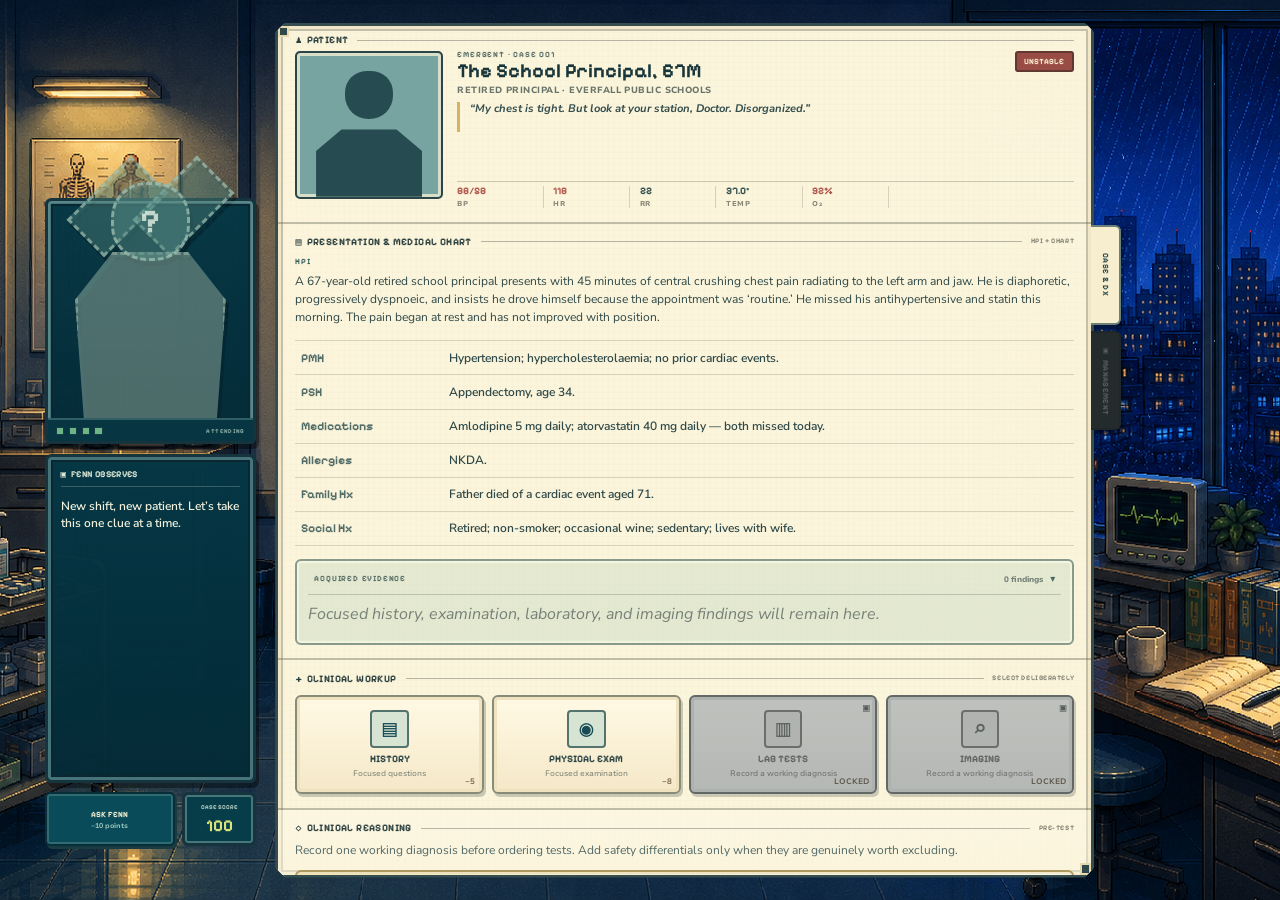
==== index.html @ 88dc10c5 "Update index.html" ====
<!doctype html>
<html lang="en">
<head>
  <meta charset="utf-8">
  <meta name="viewport" content="width=device-width, initial-scale=1">
  <title>Fenn MD — Night Clinic</title>
  <link rel="preconnect" href="https://fonts.googleapis.com">
  <link rel="preconnect" href="https://fonts.gstatic.com" crossorigin>
  <link href="https://fonts.googleapis.com/css2?family=Nunito+Sans:wght@500;600;700;800&family=Pixelify+Sans:wght@500;600;700&display=swap" rel="stylesheet">
  <link rel="stylesheet" href="styles.css?v=20260830-5">
</head>
<body>
  <main class="game-stage" aria-label="Fenn MD clinical case">
    <section class="scene phase-workup" id="scene">
      <img class="scene-art" src="assets/night-clinic-background-wide.png?v=20260830-4" alt="Pixel-art hospital office overlooking a rainy city at night">
      <canvas class="rain-canvas" id="rain-canvas" width="600" height="500" aria-hidden="true"></canvas>

      <aside class="fennick-console" aria-label="Dr. Fenn Redtail">
        <section class="fennick-stage console-panel">
          <div class="fennick-portrait-layer" aria-label="Replaceable Dr. Fenn Redtail portrait placeholder">
            <span class="placeholder-ear left"></span><span class="placeholder-ear right"></span>
            <span class="placeholder-head">?</span><span class="placeholder-coat"></span>
          </div>
          <div class="portrait-status"><i></i><i></i><i></i><i></i><span>ATTENDING</span></div>
        </section>
        <section class="fennick-dialogue console-panel" aria-live="polite">
          <span class="console-title">▣ &nbsp;FENN OBSERVES</span>
          <p id="fennick-comment">Preparing today’s case…</p>
        </section>
        <div class="fennick-controls">
          <button class="hint-button" id="hint-button" type="button" disabled>ASK FENN <small>Loading…</small></button>
          <div class="judgment-meter" aria-label="Case score"><span>CASE SCORE</span><strong id="judgment-value">100</strong></div>
        </div>
      </aside>

      <section class="chart-shell" id="board-ui">
        <header class="patient-header section-block">
          <div class="section-rule"><span>♟ &nbsp;PATIENT</span><i></i></div>
          <div class="patient-layout">
            <div class="patient-placeholder" id="patient-placeholder" aria-label="Patient image placeholder"><span class="placeholder-head"></span><span class="placeholder-body"></span></div>
            <div class="patient-copy">
              <div class="patient-heading">
                <div><span class="micro-label" id="case-label">CASE</span><h1 id="patient-title">Loading case…</h1><p class="occupation" id="patient-occupation"></p></div>
                <span class="status-chip" id="patient-status">LOADING</span>
              </div>
              <blockquote id="patient-quote">“…”</blockquote>
              <div class="vitals" id="vitals">
                <div class="vital critical"><strong data-vital="bp">88/58</strong><span>BP</span></div><div class="vital critical"><strong data-vital="hr">118</strong><span>HR</span></div><div class="vital"><strong data-vital="rr">22</strong><span>RR</span></div><div class="vital"><strong data-vital="temp">37.0°</strong><span>TEMP</span></div><div class="vital critical"><strong data-vital="o2">92%</strong><span>O₂</span></div>
              </div>
            </div>
          </div>
        </header>

        <div class="chart-scroll" id="board-scroll">
          <div class="presentation-stream" id="presentation-stream">
            <section class="context-panel section-block" id="context-panel">
              <div class="section-rule"><span>▤ &nbsp;PRESENTATION &amp; MEDICAL CHART</span><i></i><small id="context-status">HPI + CHART</small></div>
              <div class="context-body" id="context-body"></div>
              <div class="evidence-log" id="evidence-log" aria-live="polite">
                <button class="evidence-heading" id="evidence-toggle" type="button" aria-expanded="true"><span class="micro-label">ACQUIRED EVIDENCE</span><small><span id="evidence-count">0 findings</span><b class="evidence-chevron">▾</b></small></button>
                <p class="evidence-empty" id="evidence-empty">Focused history, examination, laboratory, and imaging findings will remain here.</p>
                <div class="evidence-items" id="evidence-items"></div>
              </div>
            </section>

            <section class="workup-section section-block" aria-label="Clinical workup">
              <div class="section-rule"><span>✚ &nbsp;CLINICAL WORKUP</span><i></i><small>SELECT DELIBERATELY</small></div>
              <div class="workup-row">
                <button class="workup-card" type="button" data-workup="history" disabled><span class="workup-icon">▤</span><strong>HISTORY</strong><small>Loading case</small><b>—</b></button>
                <button class="workup-card" type="button" data-workup="exam" disabled><span class="workup-icon">◉</span><strong>PHYSICAL EXAM</strong><small>Loading case</small><b>—</b></button>
                <button class="workup-card gated" type="button" data-workup="labs" disabled aria-describedby="test-lock-note"><span class="workup-icon">▥</span><strong>LAB TESTS</strong><small>Record a working diagnosis</small><b>LOCKED</b></button>
                <button class="workup-card gated" type="button" data-workup="imaging" disabled aria-describedby="test-lock-note"><span class="workup-icon">⌕</span><strong>IMAGING</strong><small>Record a working diagnosis</small><b>LOCKED</b></button>
              </div>
            </section>

            <section class="next-step differential-panel section-block" id="differential-panel">
              <div class="section-rule"><span>◇ &nbsp;CLINICAL REASONING</span><i></i><small id="differential-stage">PRE-TEST</small></div>
              <p class="differential-intro" id="differential-intro">Record one working diagnosis before ordering tests. Add safety differentials only when they are genuinely worth excluding.</p>
              <div class="differential-list" id="differential-list">
                <div class="differential-row lead-row" data-slot="lead">
                  <span class="slot-marker">◎</span>
                  <label><span>WORKING DIAGNOSIS <b>REQUIRED</b></span><div class="diagnosis-combobox"><input class="differential-input" id="differential-one" placeholder="Start typing a diagnosis…" autocomplete="off" role="combobox" aria-autocomplete="list" aria-expanded="false" aria-controls="diagnosis-results-one" disabled><div class="diagnosis-results" id="diagnosis-results-one" role="listbox" hidden></div></div></label>
                  <button class="clear-diagnosis" type="button" data-clear aria-label="Clear working diagnosis">×</button>
                </div>
                <div class="differential-row safety-row" data-slot="safety">
                  <span class="slot-marker">!</span>
                  <label><span>SAFETY DIFFERENTIAL <b>OPTIONAL</b></span><div class="diagnosis-combobox"><input class="differential-input" id="differential-two" placeholder="Must-not-miss alternative…" autocomplete="off" role="combobox" aria-autocomplete="list" aria-expanded="false" aria-controls="diagnosis-results-two" disabled><div class="diagnosis-results" id="diagnosis-results-two" role="listbox" hidden></div></div></label>
                  <div class="slot-actions"><button class="promote-diagnosis" type="button" data-promote aria-label="Make this the working diagnosis">MAKE LEAD</button><button class="clear-diagnosis" type="button" data-clear aria-label="Clear first safety differential">×</button></div>
                </div>
                <div class="differential-row safety-row" data-slot="safety">
                  <span class="slot-marker">!</span>
                  <label><span>SAFETY DIFFERENTIAL <b>OPTIONAL</b></span><div class="diagnosis-combobox"><input class="differential-input" id="differential-three" placeholder="Another dangerous alternative…" autocomplete="off" role="combobox" aria-autocomplete="list" aria-expanded="false" aria-controls="diagnosis-results-three" disabled><div class="diagnosis-results" id="diagnosis-results-three" role="listbox" hidden></div></div></label>
                  <div class="slot-actions"><button class="promote-diagnosis" type="button" data-promote aria-label="Make this the working diagnosis">MAKE LEAD</button><button class="clear-diagnosis" type="button" data-clear aria-label="Clear second safety differential">×</button></div>
                </div>
              </div>
              <div class="differential-action-bar"><p id="test-lock-note"><span class="lock-light"></span><span id="differential-status">Select a working diagnosis from the search results.</span></p><button class="primary-button differential-primary" id="differential-primary" type="button" disabled>RECORD DIAGNOSIS &amp; BEGIN WORKUP →</button></div>
              <div id="differential-feedback" aria-live="polite"></div>
            </section>
          </div>

          <section class="lab-drawer section-block" id="lab-drawer" aria-hidden="true">
            <div class="drawer-heading"><div><span class="micro-label">CLINICAL WORKUP</span><h2>Select laboratory studies</h2></div><button class="icon-button" id="lab-close" type="button" aria-label="Close laboratory drawer">×</button></div>
            <div class="lab-grid" id="lab-grid"></div><div class="result-card" id="lab-result"><span class="empty-result">Select a test to review its result.</span></div>
          </section>
          <section class="phase-workspace section-block" id="phase-workspace" aria-live="polite"></section>
        </div>
      </section>

      <nav class="mode-tabs" aria-label="Case sections">
        <button class="mode-tab active" id="case-tab" type="button" aria-pressed="true">CASE &amp; DX</button>
        <button class="mode-tab locked" id="management-tab" type="button" aria-pressed="false" disabled><span>▣</span> MANAGEMENT</button>
      </nav>
    </section>
  </main>
  <script src="script.js?v=20260830-6"></script>
</body>
</html>
---- styles.css ----
:root{color-scheme:dark;--navy:#081f2d;--teal:#073c4b;--teal-2:#0d5562;--ink:#243c3e;--muted:#6f7b72;--cream:#fbf2d5;--cream-2:#f3e6c2;--line:#8e927e;--gold:#d7b35e;--danger:#ac4e46;--green:#86aa78}
*{box-sizing:border-box}html,body{width:100%;height:100%;margin:0;overflow:hidden;background:#071924;font-family:"Nunito Sans",system-ui,sans-serif}button,input{font:inherit}button{-webkit-tap-highlight-color:transparent}
.game-stage{width:100vw;height:100dvh;display:grid;place-items:center;overflow:hidden;background:#071924}
.scene{position:relative;width:100vw;height:100dvh;overflow:hidden;container-type:inline-size;box-shadow:0 20px 80px rgba(0,0,0,.5)}
.scene-art{position:absolute;inset:0;width:100%;height:100%;object-fit:cover;image-rendering:pixelated;user-select:none;-webkit-user-drag:none}
.rain-canvas{position:absolute;z-index:2;left:60.2%;top:1%;width:39.2%;height:50%;pointer-events:none;image-rendering:pixelated}

.micro-label{display:block;color:#566c67;font:700 clamp(8px,.62cqw,11px)/1 "Pixelify Sans",monospace;letter-spacing:.1em}
.chart-shell{position:absolute;z-index:5;left:24.5%;top:3.3%;width:50.5%;height:91.5%;display:flex;flex-direction:column;color:var(--ink);background:linear-gradient(90deg,rgba(86,92,77,.022) 1px,transparent 1px),linear-gradient(rgba(86,92,77,.022) 1px,transparent 1px),rgba(251,243,216,.985);background-size:6px 6px;border:clamp(3px,.25cqw,4px) solid #354d4e;border-radius:clamp(7px,.55cqw,10px);clip-path:polygon(10px 0,calc(100% - 10px) 0,100% 10px,100% calc(100% - 10px),calc(100% - 10px) 100%,10px 100%,0 calc(100% - 10px),0 10px);box-shadow:inset 0 0 0 3px #e6d8b5,inset 0 0 0 5px #99947d,6px 9px 0 rgba(1,14,20,.34),0 18px 46px rgba(0,0,0,.28);overflow:hidden}
.chart-shell:before,.chart-shell:after{content:"";position:absolute;z-index:20;width:clamp(7px,.55cqw,10px);height:clamp(7px,.55cqw,10px);background:#31494a;border:2px solid #e8d8ae;pointer-events:none}.chart-shell:before{left:0;top:0}.chart-shell:after{right:0;bottom:0}
.section-block{position:relative;padding:1.05cqw 1.35cqw;border-bottom:2px solid rgba(86,89,74,.36);background:rgba(255,249,226,.42)}
.section-rule{display:flex;align-items:center;gap:.7cqw;color:#263b3c;font:700 clamp(10px,.74cqw,13px)/1 "Pixelify Sans",monospace;letter-spacing:.04em}.section-rule i{flex:1;height:1px;background:rgba(71,78,67,.38)}.section-rule small{color:#858475;font-size:clamp(7px,.5cqw,9px);letter-spacing:.08em}

/* Fixed patient card; everything below scrolls independently. */
.patient-header{flex:0 0 clamp(168px,15.5cqw,248px);z-index:8;padding:.75cqw 1.35cqw .7cqw}
.patient-layout{height:calc(100% - 1.15cqw);display:grid;grid-template-columns:clamp(125px,11.5cqw,184px) 1fr;gap:1.15cqw;padding-top:.5cqw}
.patient-placeholder{position:relative;width:100%;aspect-ratio:1;align-self:start;display:grid;place-items:center;overflow:hidden;background:#77a3a1;border:2px solid #2b4548;border-radius:5px;box-shadow:inset 0 0 0 3px #d8dfc9}
.placeholder-head,.placeholder-body{position:absolute;display:block;background:#264c51}.placeholder-head{top:12%;width:34%;aspect-ratio:1;border-radius:44% 44% 48% 48%}.placeholder-body{bottom:0;width:74%;height:47%;clip-path:polygon(24% 0,76% 0,100% 32%,100% 100%,0 100%,0 32%)}
.patient-copy{min-width:0;display:flex;flex-direction:column}.patient-heading{display:flex;align-items:flex-start;justify-content:space-between;gap:1cqw}.patient-heading h1{margin:.2cqw 0 .15cqw;color:#18363a;font:700 clamp(18px,1.55cqw,26px)/1 "Pixelify Sans",monospace;white-space:nowrap;overflow:hidden;text-overflow:ellipsis}.occupation{margin:0;color:#69736a;font-size:clamp(9px,.66cqw,11px);font-weight:800;letter-spacing:.05em;text-transform:uppercase}.status-chip{flex:0 0 auto;padding:.35cqw .6cqw;color:#fff1d1;background:#984c45;border:2px solid #613732;border-radius:3px;font:700 clamp(8px,.58cqw,10px)/1 "Pixelify Sans",monospace}
blockquote{height:2.75em;min-height:2.75em;margin:.5cqw 0 .3cqw;padding-left:.75cqw;overflow:hidden;color:#354e4e;border-left:3px solid var(--gold);font-size:clamp(11px,.8cqw,14px);font-style:italic;font-weight:700;line-height:1.3}.vitals{display:flex;margin-top:auto;padding-top:.35cqw;border-top:1px solid rgba(80,85,70,.28)}.vital{min-width:14%;padding:0 .75cqw;border-right:1px solid rgba(80,85,70,.22)}.vital:first-child{padding-left:0}.vital strong{display:block;color:#29484a;font:700 clamp(10px,.78cqw,13px)/1 "Pixelify Sans",monospace}.vital span{display:block;margin-top:3px;color:#858373;font-size:clamp(7px,.47cqw,8px);font-weight:800;letter-spacing:.1em}.vital.critical strong{color:var(--danger)}
.typing-cursor{display:inline-block;width:2px;height:1em;margin-left:2px;vertical-align:text-bottom;background:var(--gold);animation:cursorBlink .7s step-end infinite}@keyframes cursorBlink{50%{opacity:0}}

.chart-scroll{flex:1;min-height:0;overflow-y:auto;overflow-x:hidden;scroll-behavior:smooth;scrollbar-width:thin;scrollbar-color:#566f69 #e8dcc0}.chart-scroll::-webkit-scrollbar{width:9px}.chart-scroll::-webkit-scrollbar-track{background:#e8dcc0}.chart-scroll::-webkit-scrollbar-thumb{background:#566f69;border:2px solid #e8dcc0}
.presentation-stream{display:block}.context-panel{padding-top:1cqw}.context-body{margin-top:.9cqw;color:#2d4848;font-size:clamp(12px,.85cqw,14px);line-height:1.52}.context-body p{margin:0 0 .9cqw}.hpi-block{padding-bottom:.2cqw}.hpi-block .micro-label{margin-bottom:.42cqw;color:#325e5b}.chart-list{display:grid;grid-template-columns:19% 1fr;gap:0;margin:0;border-top:1px solid rgba(83,87,72,.22)}.chart-list dt,.chart-list dd{margin:0;padding:.58cqw .4cqw;border-bottom:1px solid rgba(83,87,72,.22)}.chart-list dt{color:#526d67;font-family:"Pixelify Sans",monospace;font-weight:700}.chart-list dd{font-weight:600}
.evidence-log{margin-top:1cqw;padding:.85cqw;background:rgba(207,222,199,.52);border:2px solid #89998b;border-radius:6px;box-shadow:inset 0 0 0 2px rgba(255,255,238,.55)}.evidence-heading{display:flex;align-items:center;justify-content:space-between;padding-bottom:.55cqw;border-bottom:1px solid rgba(80,96,83,.28)}.evidence-heading small{color:#738078;font-size:clamp(8px,.55cqw,10px);font-weight:800}.evidence-empty{margin:.65cqw 0 0!important;color:#778177;font-style:italic}.evidence-items{display:grid;gap:.5cqw;margin-top:.55cqw}.evidence-item{display:grid;grid-template-columns:clamp(90px,8cqw,130px) 1fr;gap:.7cqw;padding:.55cqw .6cqw;color:#314d4b;background:rgba(255,250,230,.72);border-left:3px solid #61857c;font-size:clamp(11px,.78cqw,13px);line-height:1.4}.evidence-item strong{color:#315e59;font:700 clamp(9px,.64cqw,11px)/1.3 "Pixelify Sans",monospace}.evidence-item.new{animation:evidenceIn .28s steps(3,end)}@keyframes evidenceIn{from{opacity:.2;transform:translateY(4px)}to{opacity:1;transform:none}}

.impression-section{padding:0 0 .85cqw}.impression-intro{margin:.65cqw 0 .75cqw;color:#526966;font-size:clamp(11px,.78cqw,13px)}.impression-fields{display:grid;grid-template-columns:repeat(3,minmax(0,1fr)) auto;gap:.55cqw;align-items:end}.impression-field{display:grid;gap:.3cqw}.impression-field span{color:#65766e;font:700 clamp(7px,.5cqw,9px)/1 "Pixelify Sans",monospace;letter-spacing:.06em}.impression-field.lead span{color:#8a6a27}.impression-field input{width:100%;min-width:0;padding:.62cqw .65cqw;color:#294748;background:#fff9e8;border:2px solid #899186;border-radius:5px;outline:none;font-size:clamp(10px,.7cqw,12px)}.impression-field.lead input{border-color:#b69a56}.impression-field input:focus{border-color:#d1aa52;box-shadow:0 0 0 2px rgba(209,170,82,.2)}.impression-save{height:100%;min-height:clamp(35px,2.8cqw,46px);font-size:clamp(8px,.56cqw,10px)}.impression-summary{margin:.65cqw 0 0;padding:.65cqw .75cqw;color:#355653;background:#dfe9d6;border-left:3px solid #6f9182;font-size:clamp(11px,.76cqw,13px)}

.workup-section{padding-bottom:1.1cqw}.workup-row{display:grid;grid-template-columns:repeat(4,1fr);gap:.65cqw;margin-top:.9cqw}.workup-card{position:relative;min-width:0;min-height:clamp(105px,9.3cqw,150px);display:flex;flex-direction:column;align-items:center;justify-content:center;padding:.65cqw .5cqw;color:#263f41;background:linear-gradient(#fff9e4,#f5e8c8);border:2px solid #878b78;border-radius:6px;box-shadow:inset 0 0 0 3px #efe2bf,2px 3px 0 rgba(50,64,60,.25);cursor:pointer}.workup-card:hover,.workup-card:focus-visible{outline:3px solid rgba(211,177,88,.46);outline-offset:1px;transform:translateY(-2px)}.workup-card.used{background:linear-gradient(#e2edd4,#d3e2c8);border-color:#5d8077}.workup-icon{width:clamp(34px,3cqw,48px);aspect-ratio:1;display:grid;place-items:center;margin-bottom:.45cqw;color:#174b55;background:#d8e4d3;border:2px solid #54736f;border-radius:4px;font:700 clamp(20px,1.8cqw,29px)/1 "Pixelify Sans",monospace}.workup-card strong{font:700 clamp(10px,.75cqw,13px)/1.05 "Pixelify Sans",monospace;text-align:center}.workup-card small{margin-top:4px;color:#777d72;font-size:clamp(8px,.56cqw,10px);text-align:center}.workup-card b{position:absolute;right:.5cqw;bottom:.4cqw;color:#796746;font-size:clamp(8px,.57cqw,10px)}
.workup-result p,.next-step p{margin:.5cqw 0 0;color:#385252;font-size:clamp(12px,.84cqw,14px);line-height:1.48}.next-step{min-height:clamp(150px,12cqw,195px);display:block;border-bottom:0}.diagnosis-launch{display:flex;align-items:center;justify-content:space-between;gap:1cqw;padding-top:.8cqw;border-top:1px solid rgba(83,87,72,.22)}.diagnosis-launch p{max-width:68%;margin:0}

.primary-button,.hint-button,.option-button,.lab-button,.secondary-button{color:#f7f0d3;background:#285f66;border:2px solid #173f46;border-radius:5px;box-shadow:inset 0 0 0 2px rgba(137,183,173,.3),2px 3px 0 #183c42;cursor:pointer;font-family:"Pixelify Sans",monospace;font-weight:700}.primary-button{padding:.8cqw 1.05cqw;font-size:clamp(10px,.72cqw,12px)}.primary-button:hover,.option-button:hover,.lab-button:hover{filter:brightness(1.1);transform:translateY(-1px)}
.lab-drawer,.diagnosis-workspace,.phase-workspace{display:none;min-height:100%;border-bottom:0;padding:1.3cqw 1.4cqw}.lab-drawer.open,.diagnosis-workspace.open,.phase-workspace.open{display:block}.drawer-heading{display:flex;justify-content:space-between;align-items:center}.drawer-heading h2,.diagnosis-workspace h2,.phase-workspace h2{margin:.4cqw 0 0;color:#254345;font:700 clamp(18px,1.4cqw,24px)/1.05 "Pixelify Sans",monospace}.icon-button{width:clamp(32px,2.5cqw,42px);aspect-ratio:1;color:#315758;background:#f4e9c8;border:2px solid #75887d;border-radius:5px;cursor:pointer;font:700 clamp(20px,1.5cqw,25px)/1 "Pixelify Sans",monospace}.lab-grid{display:grid;grid-template-columns:repeat(4,1fr);gap:.7cqw;margin-top:1.15cqw}.lab-button{min-height:clamp(50px,4.4cqw,72px);padding:.7cqw;color:#29494b;background:#fff9e4;border-color:#7d897c;font-size:clamp(10px,.72cqw,12px)}.lab-button.ordered{color:#f7f0d3;background:#3d7775}.result-card,.feedback-card,.debrief-card{margin-top:1.15cqw;padding:1cqw 1.1cqw;color:#2c4949;background:#e1ead4;border:2px solid #87958a;border-radius:6px;box-shadow:inset 0 0 0 2px rgba(255,255,238,.65);font-size:clamp(12px,.84cqw,14px);line-height:1.47}.result-card strong{color:#1f4a50;font-family:"Pixelify Sans",monospace}.empty-result{color:#747b72;font-style:italic}.phase-kicker{color:#5b7570;font:700 clamp(9px,.64cqw,11px)/1 "Pixelify Sans",monospace;letter-spacing:.1em}.diagnosis-workspace>p,.phase-workspace>p{color:#526966;font-size:clamp(12px,.84cqw,14px)}.diagnosis-form{display:grid;grid-template-columns:1fr auto;gap:.8cqw;margin-top:1.2cqw}.diagnosis-form input{min-width:0;padding:.9cqw 1cqw;color:#244345;background:#fffaf0;border:2px solid #7d8b80;border-radius:5px;outline:none;font-size:clamp(13px,.94cqw,16px)}.diagnosis-form input:focus{border-color:#d1aa52;box-shadow:0 0 0 3px rgba(209,170,82,.2)}.management-progress{display:flex;gap:.55cqw;margin:1cqw 0}.management-progress span{height:.55cqw;min-height:5px;flex:1;background:#d2d2b9;border:1px solid #929a8b}.management-progress span.active{background:#d9b35a}.management-progress span.done{background:#6c9380}.option-grid{display:grid;grid-template-columns:repeat(2,1fr);gap:.75cqw}.option-button{min-height:clamp(78px,6.5cqw,106px);padding:.9cqw 1cqw;color:#294748;background:#fff9e4;border-color:#7d897d;text-align:left;font-family:"Nunito Sans",sans-serif;font-size:clamp(11px,.77cqw,13px);line-height:1.35}.option-button.correct{color:#244c3b;background:#d6e9c8;border-color:#71966f}.option-button.wrong{color:#7a403a;background:#efd1c8;border-color:#ae6b62}.option-button:disabled{cursor:default;transform:none;filter:none}.feedback-card.correct{border-color:#719770;background:#dfedd3}.feedback-card.wrong{border-color:#aa7168;background:#efd9d2}.advance-notice{margin:.65cqw 0 0!important;color:#6b756d!important;font:700 clamp(8px,.58cqw,10px)/1 "Pixelify Sans",monospace!important;letter-spacing:.06em}.phase-actions{display:flex;justify-content:flex-end;gap:.8cqw;margin-top:1.1cqw}.secondary-button{padding:.7cqw 1cqw;color:#355653;background:#eee2bf;border-color:#78877d}.debrief-grid{display:grid;grid-template-columns:repeat(3,1fr);gap:.75cqw;margin-top:1.05cqw}.debrief-stat{padding:1cqw;text-align:center;background:#dbe6d2;border:2px solid #819087;border-radius:6px}.debrief-stat strong{display:block;color:#244548;font:700 clamp(22px,1.8cqw,30px)/1 "Pixelify Sans",monospace}.debrief-stat span{color:#68756d;font-size:clamp(8px,.58cqw,10px);font-weight:800;letter-spacing:.08em}

/* Working differential: a single continuous diagnostic surface. */
.differential-panel{min-height:clamp(245px,19cqw,305px);padding-bottom:1.15cqw;background:linear-gradient(180deg,rgba(255,250,230,.7),rgba(241,232,199,.58))}.differential-intro{margin:.7cqw 0 .85cqw!important;color:#526966!important;line-height:1.42!important}.differential-list{display:grid;gap:.48cqw}.differential-row{display:grid;grid-template-columns:clamp(25px,2cqw,33px) minmax(0,1fr) auto;align-items:center;gap:.55cqw;padding:.52cqw .6cqw;background:rgba(255,250,232,.86);border:2px solid #929483;border-radius:6px;box-shadow:inset 0 0 0 2px rgba(231,220,184,.55)}.differential-row.lead-row{background:linear-gradient(90deg,rgba(239,224,173,.72),rgba(255,250,232,.9));border-color:#ad985f}.rank-badge{width:100%;aspect-ratio:1;display:grid;place-items:center;color:#f8f0d3;background:#315f63;border:2px solid #24464a;border-radius:4px;font:700 clamp(10px,.75cqw,13px)/1 "Pixelify Sans",monospace}.lead-row .rank-badge{color:#263f41;background:#dfbd68;border-color:#97783b}.differential-row label{min-width:0;display:grid;gap:.25cqw}.differential-row label>span{color:#61736d;font:700 clamp(7px,.49cqw,9px)/1 "Pixelify Sans",monospace;letter-spacing:.07em}.differential-input{width:100%;min-width:0;padding:.52cqw .62cqw;color:#244345;background:#fffdf4;border:1px solid #a29f8b;border-radius:4px;outline:none;font-size:clamp(11px,.76cqw,13px);font-weight:700}.differential-input:focus{border-color:#c49e4d;box-shadow:0 0 0 2px rgba(207,170,83,.22)}.differential-controls{display:none;gap:.28cqw}.differential-panel.locked-in .differential-controls{display:flex}.differential-control{width:clamp(25px,1.9cqw,31px);aspect-ratio:1;display:grid;place-items:center;padding:0;color:#315859;background:#e2ead7;border:1px solid #789087;border-radius:4px;cursor:pointer;font:700 clamp(12px,.9cqw,15px)/1 "Pixelify Sans",monospace}.differential-control:hover{background:#cfdcc9}.differential-control.remove{color:#89524d;background:#f1ded2;border-color:#b58a7c}.differential-action-bar{display:flex;align-items:center;justify-content:space-between;gap:1cqw;margin-top:.8cqw;padding-top:.75cqw;border-top:1px solid rgba(84,88,74,.3)}.differential-action-bar p{display:flex;align-items:center;gap:.5cqw;max-width:50%;margin:0!important;color:#775b4e!important;font-size:clamp(10px,.7cqw,12px)!important}.lock-light{width:.7cqw;min-width:7px;aspect-ratio:1;background:#a76558;border:1px solid #73443c;box-shadow:0 0 0 2px rgba(167,101,88,.14)}.differential-panel.locked-in .lock-light{background:#75a276;border-color:#4f7457;box-shadow:0 0 7px rgba(92,150,105,.42)}.differential-primary{min-width:clamp(210px,17cqw,275px);max-width:58%;white-space:normal;line-height:1.18}.differential-primary:disabled{cursor:not-allowed;filter:grayscale(.55) brightness(.82)}.differential-feedback:empty{display:none}.differential-feedback{margin-top:.7cqw;padding:.65cqw .75cqw;color:#355653;background:#dfe9d6;border-left:3px solid #6f9182;font-size:clamp(11px,.76cqw,13px)}.differential-feedback.error{color:#79453e;background:#efdad0;border-left-color:#a45d52}.differential-feedback.success{color:#355653;background:#dfe9d6;border-left-color:#6f9182}

.workup-card.gated:disabled{color:#69736e;background:linear-gradient(#dce2d7,#ced7ce);border-color:#697b76;box-shadow:inset 0 0 0 3px #c6d1c5,2px 3px 0 rgba(35,54,52,.22);cursor:not-allowed;filter:saturate(.4) brightness(.86)}.workup-card.gated:disabled .workup-icon{color:#64746f;background:#c8d2c7;border-color:#75837d}.workup-card.gated:disabled:after{content:"▣";position:absolute;right:.45cqw;top:.4cqw;color:#5f6e68;font:700 clamp(11px,.85cqw,14px)/1 "Pixelify Sans",monospace}.workup-card:disabled:hover,.workup-card:disabled:focus-visible{outline:0;transform:none}.workup-card.gated.unlocked{animation:unlockTest .35s steps(4,end)}@keyframes unlockTest{from{filter:brightness(.8);transform:translateY(2px)}to{filter:none;transform:none}}
.debrief-grid{grid-template-columns:repeat(4,1fr)}

/* Clean diagnostic console: one working diagnosis, two optional safety checks. */
.differential-panel{min-height:clamp(230px,18cqw,290px)}.differential-list{gap:.55cqw}.differential-row{position:relative;grid-template-columns:clamp(29px,2.2cqw,36px) minmax(0,1fr) auto;padding:.6cqw .65cqw}.differential-row:focus-within{z-index:12}.differential-row label>span{display:flex;align-items:center;gap:.45cqw}.differential-row label>span b{padding:.18cqw .35cqw;color:#46625f;background:#dce7d6;border:1px solid #95a396;border-radius:3px;font-size:clamp(6px,.42cqw,8px);letter-spacing:.05em}.lead-row label>span b{color:#775c2e;background:#eee0b8;border-color:#bca56d}.slot-marker{width:100%;aspect-ratio:1;display:grid;place-items:center;color:#f8f0d3;background:#315f63;border:2px solid #24464a;border-radius:5px;font:700 clamp(13px,1cqw,17px)/1 "Pixelify Sans",monospace}.lead-row .slot-marker{color:#263f41;background:#dfbd68;border-color:#97783b}.safety-row{background:linear-gradient(90deg,rgba(214,229,218,.76),rgba(255,250,232,.9));border-color:#7f9890}.safety-row .slot-marker{background:#527d78;border-color:#385d5b}.diagnosis-combobox{position:relative}.differential-input{padding:.58cqw .65cqw;border:2px solid #9b9b87}.differential-input[data-diagnosis-id]{padding-right:2.2cqw;color:#214c49;background:#f9f7e7;border-color:#6e9586;box-shadow:inset 0 0 0 2px rgba(111,149,134,.12)}.differential-input[data-diagnosis-id]:after{content:"✓"}.differential-input.invalid{border-color:#a95f55;background:#f9e5dc;box-shadow:0 0 0 2px rgba(169,95,85,.18)}.slot-actions{display:flex;align-items:center;gap:.3cqw}.clear-diagnosis,.promote-diagnosis{height:clamp(29px,2.3cqw,37px);color:#355a58;background:#e1ead7;border:1px solid #7b9189;border-radius:4px;cursor:pointer;font:700 clamp(8px,.55cqw,10px)/1 "Pixelify Sans",monospace}.clear-diagnosis{width:clamp(29px,2.3cqw,37px);color:#89524d;background:#f1ded2;border-color:#b58a7c;font-size:clamp(13px,1cqw,17px)}.promote-diagnosis{display:none;padding:0 .55cqw}.differential-panel.locked-in .promote-diagnosis{display:block}.clear-diagnosis:hover,.promote-diagnosis:hover{filter:brightness(1.05);transform:translateY(-1px)}.clear-diagnosis:disabled,.promote-diagnosis:disabled{cursor:default;filter:grayscale(.6);transform:none}.diagnosis-results{position:absolute;z-index:30;left:0;right:0;top:calc(100% + 4px);max-height:clamp(170px,14cqw,225px);padding:.3cqw;overflow-y:auto;color:#ecf0d8;background:#0b3d48;border:2px solid #193b42;border-radius:5px;box-shadow:inset 0 0 0 2px #4d7776,4px 6px 0 rgba(10,28,32,.28)}.diagnosis-results[hidden]{display:none}.diagnosis-result{width:100%;display:grid;gap:2px;padding:.55cqw .65cqw;color:#edf0da;background:transparent;border:0;border-bottom:1px solid rgba(151,185,171,.2);cursor:pointer;text-align:left}.diagnosis-result:last-child{border-bottom:0}.diagnosis-result:hover,.diagnosis-result.active{color:#183a3d;background:#dfe9d5}.diagnosis-result strong{font-size:clamp(10px,.7cqw,12px);line-height:1.2}.diagnosis-result small{color:#9dbdb4;font-size:clamp(8px,.54cqw,10px)}.diagnosis-result:hover small,.diagnosis-result.active small{color:#557068}.diagnosis-empty{margin:0!important;padding:.75cqw!important;color:#b9cec4!important;text-align:center;font-size:clamp(9px,.62cqw,11px)!important}.differential-action-bar{margin-top:.9cqw}.differential-primary{min-width:clamp(225px,18cqw,290px)}.reasoning-verdict{display:grid;gap:.3cqw;margin-top:.85cqw;padding:.75cqw;background:#f6efd3;border-left:3px solid #d2aa51}.reasoning-verdict b{color:#294d4d}.reasoning-verdict span,.reasoning-list span{display:block;color:#526765}.reasoning-list{display:grid;gap:.55cqw;margin:.7cqw 0 0;padding:0;list-style:none}.reasoning-list li{padding:.65cqw .75cqw;background:#e5ecda;border-left:3px solid #789488}.reasoning-list strong em{margin-left:.35cqw;color:#356e4e;font-style:normal}.reasoning-empty{margin:.7cqw 0 0;color:#6e786f;font-style:italic}.reasoning-score{margin-top:.7cqw;padding-top:.6cqw;color:#315f5b;border-top:1px solid rgba(83,101,87,.25);font-family:"Pixelify Sans",monospace;font-weight:700}

/* These tabs live beside the fixed board, never inside its scrolling area. */
.mode-tabs{position:absolute;z-index:14;left:74.7%;top:26%;display:flex;flex-direction:column;gap:.45cqw;filter:drop-shadow(3px 4px 0 rgba(0,0,0,.28))}.mode-tab{width:clamp(28px,2.35cqw,38px);min-height:clamp(88px,7.8cqw,125px);display:flex;align-items:center;justify-content:center;gap:.35cqw;padding:.55cqw .35cqw;color:#e9efd9;background:#174c55;border:2px solid #183c42;border-left:0;border-radius:0 6px 6px 0;writing-mode:vertical-rl;text-orientation:mixed;font:700 clamp(8px,.56cqw,10px)/1 "Pixelify Sans",monospace;letter-spacing:.04em;cursor:pointer}.mode-tab.active{color:#284748;background:#f7edcf;border-color:#6d8077}.mode-tab.locked,.mode-tab:disabled{color:#76827d;background:#263f45;border-color:#24383d;cursor:not-allowed;filter:saturate(.45) brightness(.72)}

/* Fennick's panels are live CSS. The future transparent character art can be
   swapped without changing the environment or dialogue panel. */
.fennick-console{position:absolute;z-index:7;left:2.2%;top:24%;width:17%;height:67%;display:flex;flex-direction:column;gap:.75cqw}.console-panel{position:relative;color:#eaf2dc;background:linear-gradient(180deg,rgba(5,55,69,.98),rgba(4,42,55,.985));border:clamp(3px,.23cqw,4px) solid #15343d;border-radius:clamp(6px,.5cqw,9px);box-shadow:inset 0 0 0 3px #46747b,inset 0 0 0 5px #0a2631,3px 5px 0 rgba(0,0,0,.4);overflow:hidden}.fennick-stage{flex:0 0 38%;overflow:visible}.fennick-stage:after{content:"";position:absolute;inset:0;z-index:4;pointer-events:none;border:2px solid rgba(129,170,161,.32);border-radius:4px}.fennick-portrait-layer{position:absolute;z-index:3;left:-4%;bottom:8%;width:108%;height:122%;filter:drop-shadow(3px 5px 0 rgba(0,0,0,.35))}.fennick-portrait-layer .placeholder-head{z-index:2;left:32%;top:18%;width:36%;aspect-ratio:1;display:grid;place-items:center;color:#d7e6d8;background:#558c86;border:3px dashed #a7c4b4;border-radius:44%;font:700 clamp(22px,2.6cqw,42px)/1 "Pixelify Sans",monospace}.placeholder-ear{position:absolute;z-index:1;top:11%;width:24%;height:31%;background:#558c86;border:3px dashed #a7c4b4;transform:rotate(45deg)}.placeholder-ear.left{left:23%}.placeholder-ear.right{right:23%}.placeholder-coat{position:absolute;z-index:1;left:16%;bottom:0;width:68%;height:58%;background:#d9e7d8;border:3px dashed #8ca79b;clip-path:polygon(25% 0,75% 0,100% 28%,94% 100%,6% 100%,0 28%)}.portrait-status{position:absolute;z-index:8;left:0;right:0;bottom:0;display:flex;align-items:center;gap:.35cqw;padding:.5cqw .65cqw;background:#073542;border-top:2px solid #315f66}.portrait-status i{width:.65cqw;min-width:6px;aspect-ratio:1;background:#6db586;border:1px solid #153c42}.portrait-status span{margin-left:auto;color:#8db0aa;font:700 clamp(6px,.44cqw,8px)/1 "Pixelify Sans",monospace;letter-spacing:.06em}.fennick-dialogue{flex:1;padding:1cqw 1cqw 1.4cqw;overflow:auto;scrollbar-width:thin;scrollbar-color:#4f7c7e transparent}.console-title{display:block;color:#dce8d5;border-bottom:1px solid rgba(147,181,169,.35);padding-bottom:.55cqw;font:700 clamp(9px,.67cqw,12px)/1 "Pixelify Sans",monospace;letter-spacing:.04em}.fennick-dialogue p{margin:.85cqw 0 0;color:#f0f1dc;font-size:clamp(12px,.88cqw,15px);font-weight:600;line-height:1.48}.dialogue-caret{position:absolute;right:.75cqw;bottom:.55cqw;color:#d6e4d4;font-size:clamp(10px,.8cqw,14px)}.fennick-controls{flex:0 0 clamp(52px,4.2cqw,70px);display:grid;grid-template-columns:1fr 35%;gap:.55cqw}.hint-button{height:100%;padding:.4cqw .6cqw;background:#0a4b59;border-color:#082f39;font-size:clamp(8px,.58cqw,10px)}.hint-button small{display:block;margin-top:3px;color:#9fc8bd;font:700 clamp(7px,.48cqw,9px)/1 "Nunito Sans",sans-serif}.judgment-meter{display:grid;place-items:center;padding:.35cqw;color:#bdd4c8;background:#073d49;border:3px solid #15343d;border-radius:6px;box-shadow:inset 0 0 0 2px #47777a;text-align:center}.judgment-meter span{font:700 clamp(6px,.44cqw,8px)/1 "Pixelify Sans",monospace}.judgment-meter strong{color:#d9e47b;font:700 clamp(15px,1.3cqw,22px)/1 "Pixelify Sans",monospace}

.fennick-portrait-layer .placeholder-head{color:rgba(224,238,225,.82);background:rgba(85,140,134,.5);border-color:rgba(167,196,180,.7)}
.placeholder-ear{background:rgba(85,140,134,.42);border-color:rgba(167,196,180,.65)}
.placeholder-coat{background:rgba(177,205,186,.42);border-color:rgba(140,167,155,.72)}
.workup-card{min-height:clamp(90px,7.7cqw,124px);padding:.55cqw .5cqw}
.fennick-console{left:4.8%}

@media(max-width:720px){body{overflow:auto}.scene{width:150vw;max-height:none;transform:translateX(-15%)}.fennick-console{display:none}.chart-shell{left:24.5%;width:50.5%}.occupation{display:none}.workup-row,.option-grid{grid-template-columns:1fr 1fr}}

/* Persistent case review and management history. */
.evidence-log .evidence-heading{border:0;border-bottom:1px solid rgba(80,96,83,.28)}
.workup-card.review-mode{background:linear-gradient(#eef2dc,#dde8d3);border-color:#66877c}.workup-card.review-mode b{color:#356c55;background:#d3e5ce;padding:.18cqw .32cqw;border-radius:3px}.lab-button.reviewable{display:flex;align-items:center;justify-content:space-between;gap:.55cqw;color:#29494b;background:#fff9e4}.lab-status{display:inline-flex;align-items:center;padding:.2cqw .38cqw;border:1px solid;border-radius:3px;font:700 clamp(7px,.48cqw,9px)/1 "Pixelify Sans",monospace;letter-spacing:.05em}.lab-status.normal{color:#35694d;background:#dcebd3;border-color:#7f9b79}.lab-status.abnormal{color:#7b5a2e;background:#f0dfb8;border-color:#b39a60}.lab-status.critical{color:#8a3f39;background:#efd2c8;border-color:#ad6a61}.lab-result-heading{display:flex;align-items:center;justify-content:space-between;gap:1cqw;margin-bottom:.55cqw;padding-bottom:.45cqw;border-bottom:1px solid rgba(74,92,78,.25)}
.lab-status.indeterminate{color:#536b68;background:#e5ebe0;border-color:#839590}
.review-note{margin:.55cqw 0 .8cqw!important;padding:.55cqw .7cqw;color:#526966!important;background:#e2ead8;border-left:3px solid #6f9182;font-size:clamp(10px,.7cqw,12px)!important}.option-button.reviewing{outline:3px solid rgba(211,177,88,.5);outline-offset:2px}.management-navigation{display:flex;justify-content:space-between;gap:.8cqw;margin-top:1.1cqw}.management-navigation:empty{display:none}.evidence-heading{width:100%;color:inherit;background:transparent;text-align:left;cursor:pointer}.evidence-heading small{display:flex;align-items:center;gap:.55cqw}.evidence-chevron{display:inline-block;color:#466662;font-size:clamp(10px,.7cqw,12px);transition:transform .18s ease}.evidence-log.collapsed .evidence-chevron{transform:rotate(-90deg)}.evidence-log.collapsed .evidence-items,.evidence-log.collapsed .evidence-empty{display:none}.evidence-log.collapsed .evidence-heading{padding-bottom:0;border-bottom:0}

/* Reusable clinical update cameo: portrait stays replaceable and attached to the chart edge. */
.fennick-dialogue{padding-bottom:1cqw}
.phase-workspace{position:relative}.staff-update{position:relative;right:calc(-1.4cqw - 2px);width:min(68%,690px);display:grid;grid-template-columns:minmax(0,1fr) clamp(68px,5.6cqw,92px);align-items:end;gap:.75cqw;margin:.9cqw 0 1cqw auto;padding:.75cqw .8cqw .72cqw 1cqw;color:#294a49;background:linear-gradient(135deg,#edf2dc,#dbe7d5);border:2px solid #68867c;border-right:0;border-radius:7px 0 0 7px;box-shadow:inset 0 0 0 2px rgba(255,255,237,.58),-3px 4px 0 rgba(45,66,61,.18)}.staff-update-copy{display:grid;gap:.18cqw}.staff-update-copy>span{color:#54736e;font:700 clamp(8px,.56cqw,10px)/1 "Pixelify Sans",monospace;letter-spacing:.11em}.staff-update-copy strong{color:#254d50;font:700 clamp(12px,.88cqw,15px)/1.1 "Pixelify Sans",monospace}.staff-update-copy small{color:#6b7b73;font-size:clamp(8px,.54cqw,10px);font-weight:800}.staff-update-copy p{margin:.38cqw 0 0!important;color:#314e4c!important;font-size:clamp(11px,.76cqw,13px)!important;line-height:1.4!important}.staff-portrait-placeholder{position:relative;align-self:end;height:clamp(78px,6.4cqw,105px);display:grid;place-items:end center;overflow:hidden;color:#ecf0d8;background:linear-gradient(#69918b,#315f64);border:2px solid #31565a;border-bottom:0;border-radius:5px 5px 0 0}.staff-portrait-placeholder i{position:absolute;top:16%;width:38%;aspect-ratio:1;background:#dce6d3;border:2px solid #36595a;border-radius:50%}.staff-portrait-placeholder i:after{content:"";position:absolute;left:50%;top:88%;width:190%;height:170%;background:#eef0de;border:2px solid #36595a;border-radius:50% 50% 0 0;transform:translateX(-50%)}.staff-portrait-placeholder b{position:relative;z-index:2;margin-bottom:.35cqw;font:700 clamp(8px,.55cqw,10px)/1 "Pixelify Sans",monospace;letter-spacing:.08em}
@media(max-width:720px){.staff-update{right:0;width:100%;grid-template-columns:minmax(0,1fr) 64px;border-right:2px solid #68867c;border-radius:6px}.staff-portrait-placeholder{height:76px}}
@media(prefers-reduced-motion:reduce){*{scroll-behavior:auto!important;transition:none!important}}

/* Wide desktop composition: prioritize the playable chart while retaining the
   office, window, and Fenn as atmosphere rather than empty margins. */
@media(min-width:721px){
  .chart-shell{left:21.5%;top:2.5%;width:64%;height:95%}
  .mode-tabs{left:85.25%;top:25%}
  .fennick-console{left:3.5%;top:22%;width:16.5%;height:72%}
  .rain-canvas{left:69.5%;top:2%;width:29.5%;height:46.5%;clip-path:inset(0 1.5% 0 1.5%)}
}
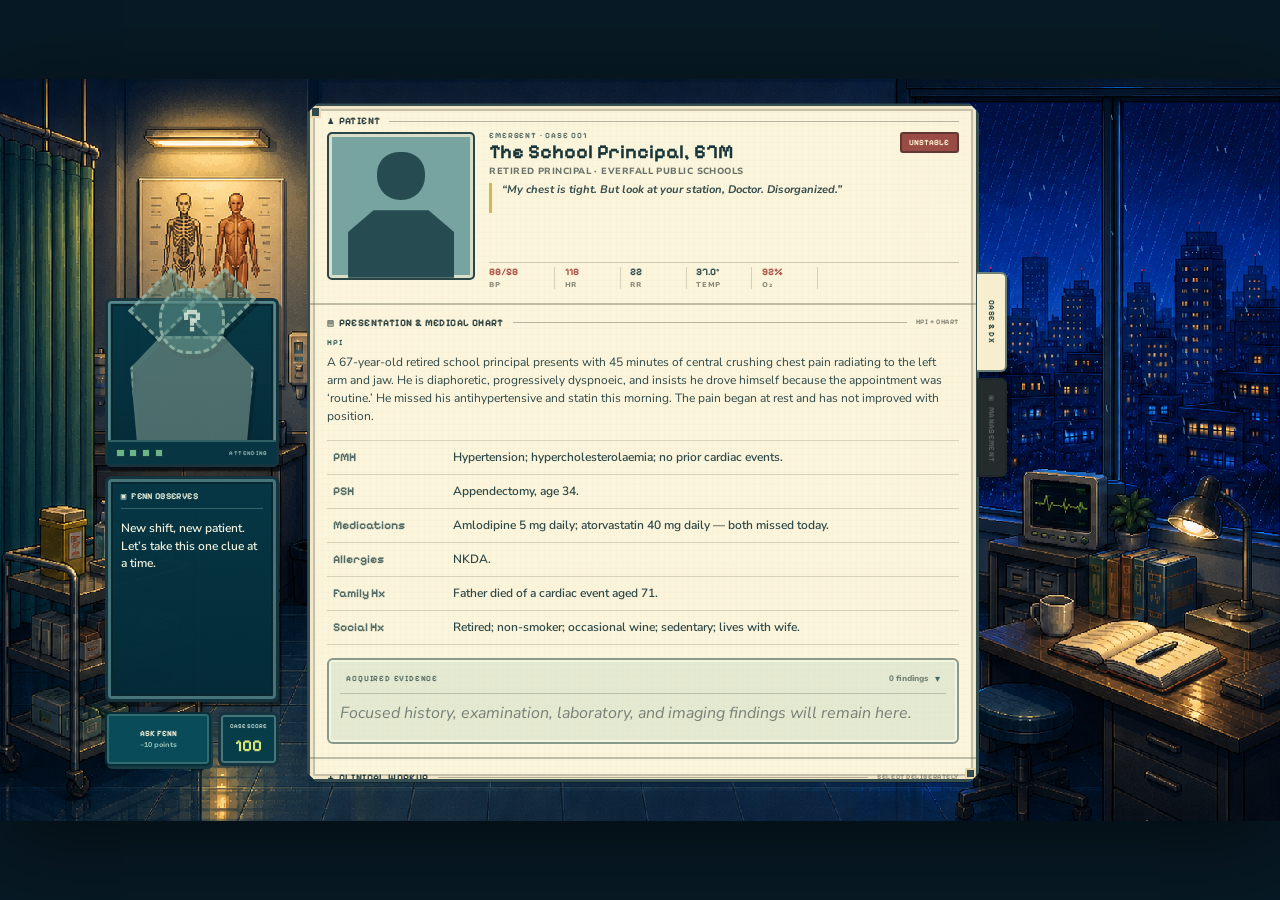
==== commit c25b6113: "Update index.html" ====
--- a/index.html
+++ b/index.html
@@ -7,12 +7,12 @@
   <link rel="preconnect" href="https://fonts.googleapis.com">
   <link rel="preconnect" href="https://fonts.gstatic.com" crossorigin>
   <link href="https://fonts.googleapis.com/css2?family=Nunito+Sans:wght@500;600;700;800&family=Pixelify+Sans:wght@500;600;700&display=swap" rel="stylesheet">
-  <link rel="stylesheet" href="styles.css?v=20260830-5">
+  <link rel="stylesheet" href="styles.css?v=20260830-7">
 </head>
 <body>
   <main class="game-stage" aria-label="Fenn MD clinical case">
     <section class="scene phase-workup" id="scene">
-      <img class="scene-art" src="assets/night-clinic-background-wide.png?v=20260830-4" alt="Pixel-art hospital office overlooking a rainy city at night">
+      <img class="scene-art" src="assets/night-clinic-background-wide-v2.png?v=20260830-7" alt="Pixel-art hospital office overlooking a rainy city at night">
       <canvas class="rain-canvas" id="rain-canvas" width="600" height="500" aria-hidden="true"></canvas>
 
       <aside class="fennick-console" aria-label="Dr. Fenn Redtail">
@@ -112,6 +112,6 @@
       </nav>
     </section>
   </main>
-  <script src="script.js?v=20260830-6"></script>
+  <script src="script.js?v=20260830-7"></script>
 </body>
 </html>
--- a/styles.css
+++ b/styles.css
@@ -1,7 +1,7 @@
 :root{color-scheme:dark;--navy:#081f2d;--teal:#073c4b;--teal-2:#0d5562;--ink:#243c3e;--muted:#6f7b72;--cream:#fbf2d5;--cream-2:#f3e6c2;--line:#8e927e;--gold:#d7b35e;--danger:#ac4e46;--green:#86aa78}
 *{box-sizing:border-box}html,body{width:100%;height:100%;margin:0;overflow:hidden;background:#071924;font-family:"Nunito Sans",system-ui,sans-serif}button,input{font:inherit}button{-webkit-tap-highlight-color:transparent}
 .game-stage{width:100vw;height:100dvh;display:grid;place-items:center;overflow:hidden;background:#071924}
-.scene{position:relative;width:100vw;height:100dvh;overflow:hidden;container-type:inline-size;box-shadow:0 20px 80px rgba(0,0,0,.5)}
+.scene{position:relative;width:min(100vw,172.5dvh);max-height:100dvh;aspect-ratio:1.725;overflow:hidden;container-type:inline-size;box-shadow:0 20px 80px rgba(0,0,0,.5)}
 .scene-art{position:absolute;inset:0;width:100%;height:100%;object-fit:cover;image-rendering:pixelated;user-select:none;-webkit-user-drag:none}
 .rain-canvas{position:absolute;z-index:2;left:60.2%;top:1%;width:39.2%;height:50%;pointer-events:none;image-rendering:pixelated}
 
@@ -71,8 +71,9 @@
 /* Wide desktop composition: prioritize the playable chart while retaining the
    office, window, and Fenn as atmosphere rather than empty margins. */
 @media(min-width:721px){
-  .chart-shell{left:21.5%;top:2.5%;width:64%;height:95%}
-  .mode-tabs{left:85.25%;top:25%}
-  .fennick-console{left:3.5%;top:22%;width:16.5%;height:72%}
+  .chart-shell{left:24%;top:3.3%;width:52.5%;height:91.5%}
+  .mode-tabs{left:76.3%;top:26%}
+  .fennick-console{left:8.2%;top:29.55%;width:13.6%;height:63%}
+  .fennick-stage{flex-basis:36%}
   .rain-canvas{left:69.5%;top:2%;width:29.5%;height:46.5%;clip-path:inset(0 1.5% 0 1.5%)}
 }
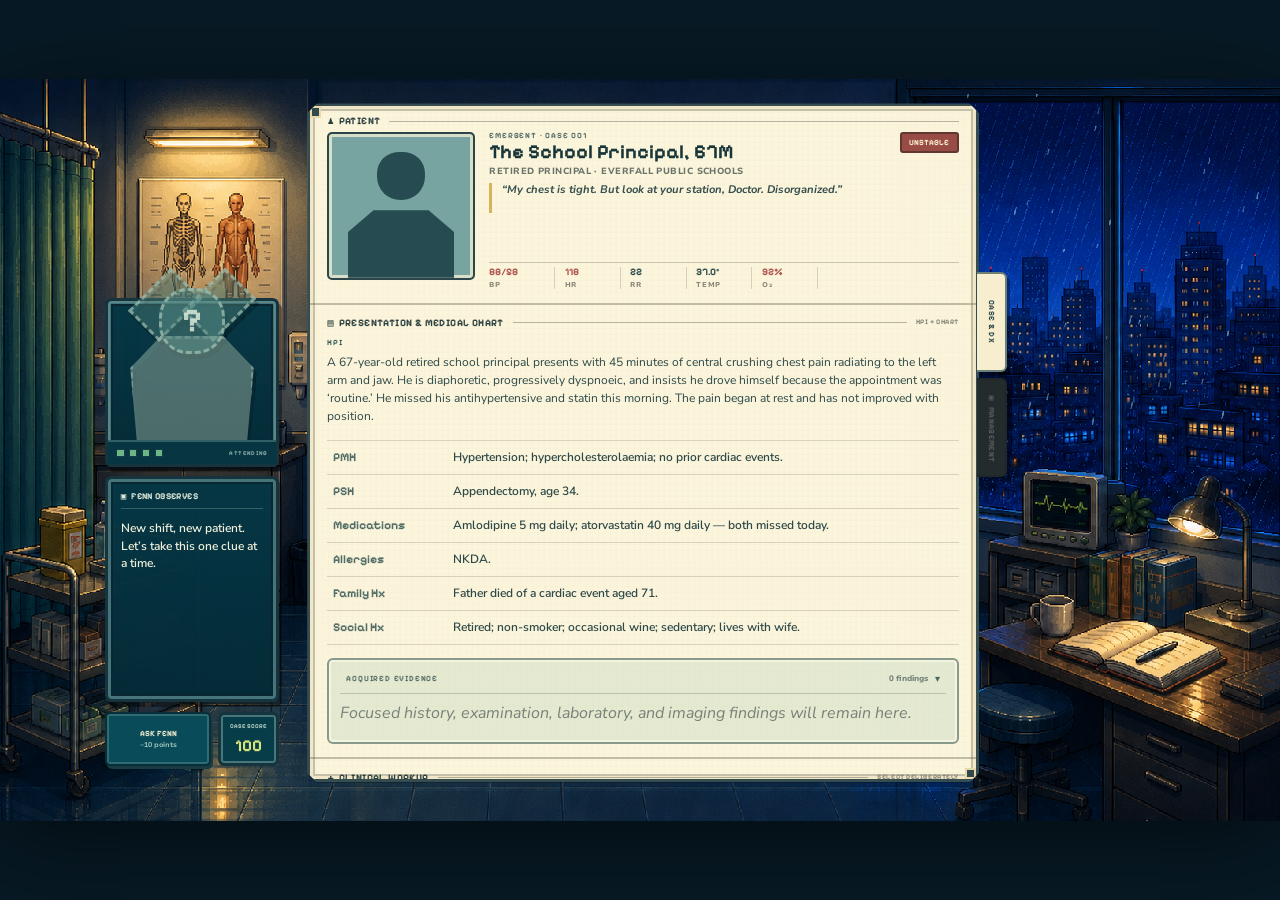
==== commit fb3c3ee4: "Update index.html" ====
--- a/index.html
+++ b/index.html
@@ -112,6 +112,6 @@
       </nav>
     </section>
   </main>
-  <script src="script.js?v=20260830-7"></script>
+  <script src="script.js?v=20260830-9"></script>
 </body>
 </html>
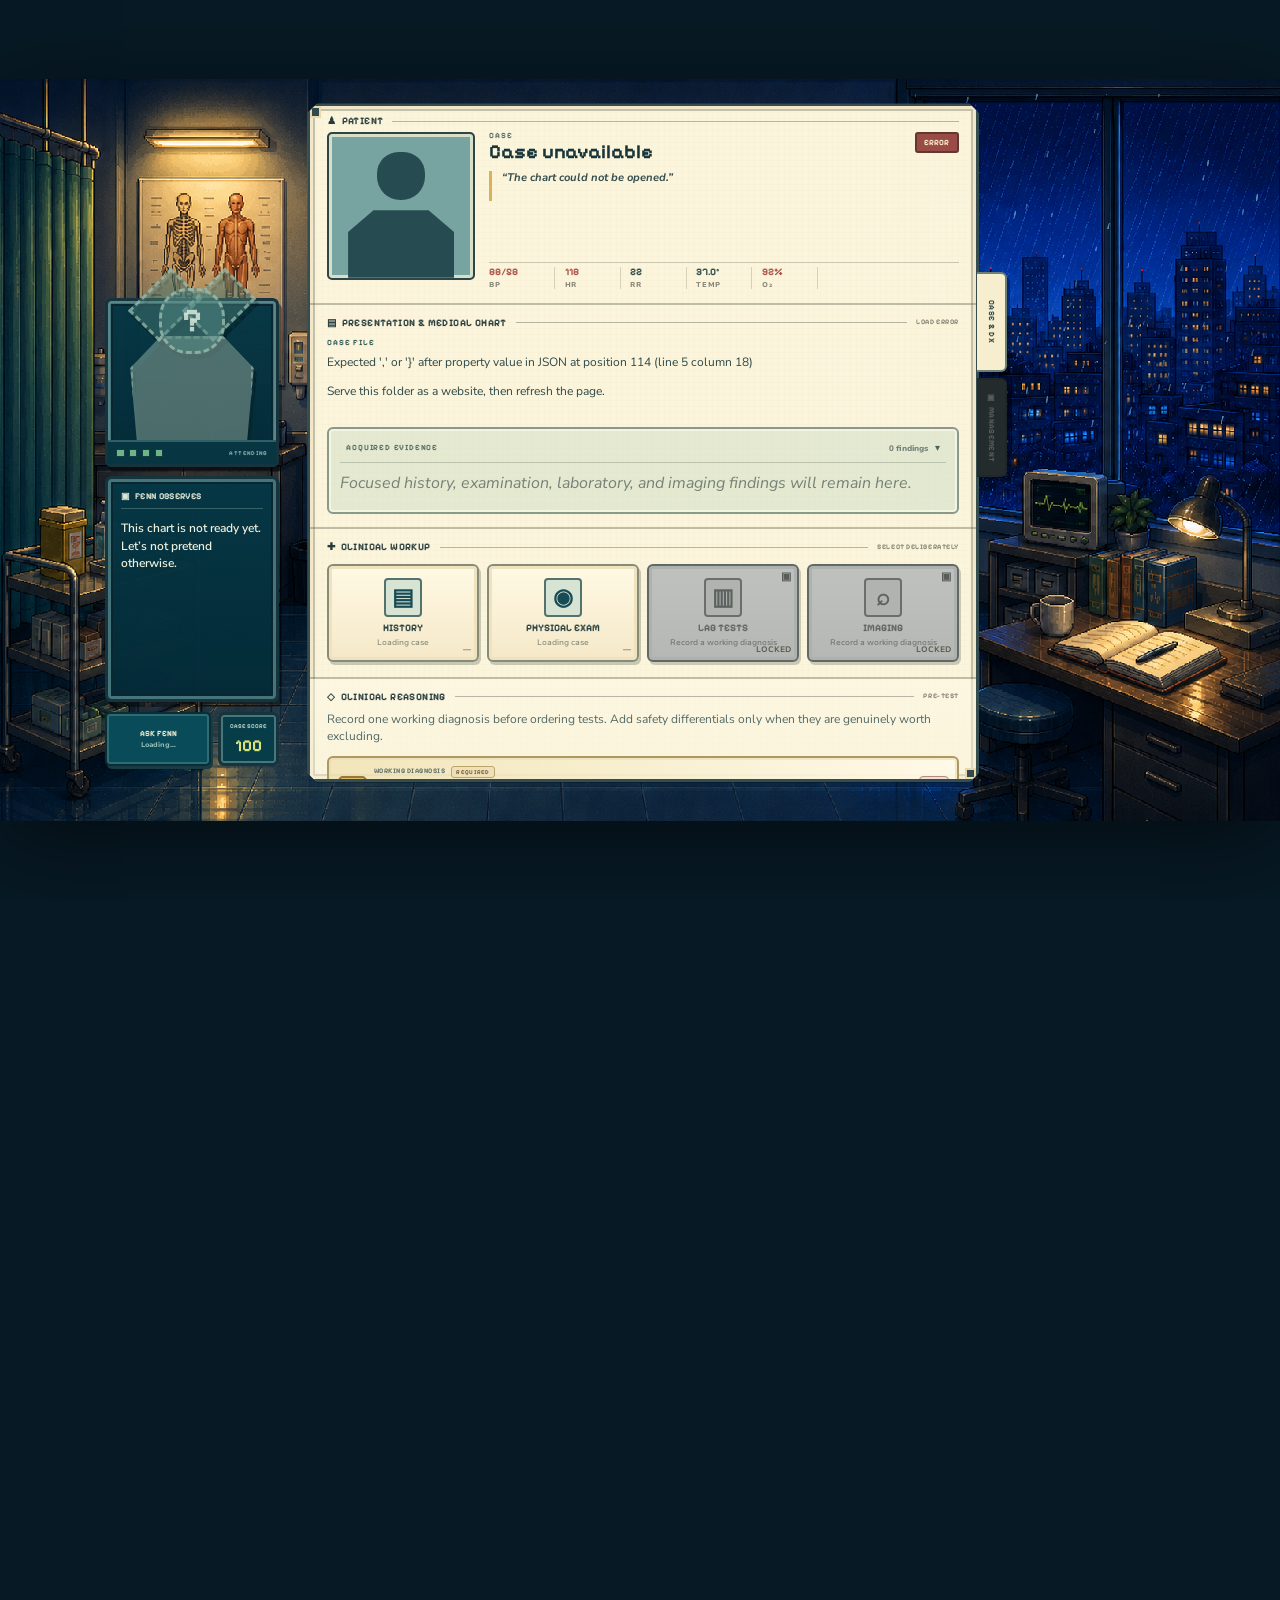
==== commit 265c6287: "Update index.html" ====
--- a/index.html
+++ b/index.html
@@ -4,7 +4,125 @@
   <meta charset="utf-8">
   <meta name="viewport" content="width=device-width, initial-scale=1">
   <title>Fenn MD — Night Clinic</title>
+  <link rel="preconnect" href="https://fonts.googleapis.com"><!doctype html>
+<html lang="en">
+<head>
+  <meta charset="utf-8">
+  <meta name="viewport" content="width=device-width, initial-scale=1">
+  <title>Fenn MD — Night Clinic</title>
   <link rel="preconnect" href="https://fonts.googleapis.com">
+  <link rel="preconnect" href="https://fonts.gstatic.com" crossorigin>
+  <link href="https://fonts.googleapis.com/css2?family=Jersey+15&family=Nunito+Sans:wght@500;600;700;800&family=Pixelify+Sans:wght@500;600;700&display=swap" rel="stylesheet">
+  <link rel="stylesheet" href="styles.css?v=20260831-2">
+</head>
+<body>
+  <main class="game-stage" aria-label="Fenn MD clinical case">
+    <section class="scene phase-workup" id="scene">
+      <img class="scene-art" src="assets/night-clinic-background-wide-v2.png?v=20260830-7" alt="Pixel-art hospital office overlooking a rainy city at night">
+      <canvas class="rain-canvas" id="rain-canvas" width="600" height="500" aria-hidden="true"></canvas>
+      <a class="archive-link" href="archives.html"><span>▣</span> ARCHIVES</a>
+
+      <aside class="fennick-console" aria-label="Dr. Fenn Redtail">
+        <section class="fennick-stage console-panel">
+          <div class="fennick-portrait-layer" aria-label="Replaceable Dr. Fenn Redtail portrait placeholder">
+            <span class="placeholder-ear left"></span><span class="placeholder-ear right"></span>
+            <span class="placeholder-head">?</span><span class="placeholder-coat"></span>
+          </div>
+          <div class="portrait-status"><i></i><i></i><i></i><i></i><span>ATTENDING</span></div>
+        </section>
+        <section class="fennick-dialogue console-panel" aria-live="polite">
+          <span class="console-title">▣ &nbsp;FENN OBSERVES</span>
+          <p id="fennick-comment">Preparing today’s case…</p>
+        </section>
+        <div class="fennick-controls">
+          <button class="hint-button" id="hint-button" type="button" disabled>ASK FENN <small>Loading…</small></button>
+          <div class="judgment-meter" aria-label="Case score"><span>CASE SCORE</span><strong id="judgment-value">100</strong></div>
+        </div>
+      </aside>
+
+      <section class="chart-shell" id="board-ui">
+        <header class="patient-header section-block">
+          <div class="section-rule"><span>♟ &nbsp;PATIENT</span><i></i></div>
+          <div class="patient-layout">
+            <div class="patient-placeholder" id="patient-placeholder" aria-label="Patient image placeholder"><span class="placeholder-head"></span><span class="placeholder-body"></span></div>
+            <div class="patient-copy">
+              <div class="patient-heading">
+                <div><span class="micro-label" id="case-label">CASE</span><h1 id="patient-title">Loading case…</h1><p class="occupation" id="patient-occupation"></p></div>
+                <span class="status-chip" id="patient-status">LOADING</span>
+              </div>
+              <blockquote id="patient-quote">“…”</blockquote>
+              <div class="vitals" id="vitals">
+                <div class="vital critical"><strong data-vital="bp">88/58</strong><span>BP</span></div><div class="vital critical"><strong data-vital="hr">118</strong><span>HR</span></div><div class="vital"><strong data-vital="rr">22</strong><span>RR</span></div><div class="vital"><strong data-vital="temp">37.0°</strong><span>TEMP</span></div><div class="vital critical"><strong data-vital="o2">92%</strong><span>O₂</span></div>
+              </div>
+            </div>
+          </div>
+        </header>
+
+        <div class="chart-scroll" id="board-scroll">
+          <div class="presentation-stream" id="presentation-stream">
+            <section class="context-panel section-block" id="context-panel">
+              <div class="section-rule"><span>▤ &nbsp;PRESENTATION &amp; MEDICAL CHART</span><i></i><small id="context-status">HPI + CHART</small></div>
+              <div class="context-body" id="context-body"></div>
+              <div class="evidence-log" id="evidence-log" aria-live="polite">
+                <button class="evidence-heading" id="evidence-toggle" type="button" aria-expanded="true"><span class="micro-label">ACQUIRED EVIDENCE</span><small><span id="evidence-count">0 findings</span><b class="evidence-chevron">▾</b></small></button>
+                <p class="evidence-empty" id="evidence-empty">Focused history, examination, laboratory, and imaging findings will remain here.</p>
+                <div class="evidence-items" id="evidence-items"></div>
+              </div>
+            </section>
+
+            <section class="workup-section section-block" aria-label="Clinical workup">
+              <div class="section-rule"><span>✚ &nbsp;CLINICAL WORKUP</span><i></i><small>SELECT DELIBERATELY</small></div>
+              <div class="workup-row">
+                <button class="workup-card" type="button" data-workup="history" disabled><span class="workup-icon">▤</span><strong>HISTORY</strong><small>Loading case</small><b>—</b></button>
+                <button class="workup-card" type="button" data-workup="exam" disabled><span class="workup-icon">◉</span><strong>PHYSICAL EXAM</strong><small>Loading case</small><b>—</b></button>
+                <button class="workup-card gated" type="button" data-workup="labs" disabled aria-describedby="test-lock-note"><span class="workup-icon">▥</span><strong>LAB TESTS</strong><small>Record a working diagnosis</small><b>LOCKED</b></button>
+                <button class="workup-card gated" type="button" data-workup="imaging" disabled aria-describedby="test-lock-note"><span class="workup-icon">⌕</span><strong>IMAGING</strong><small>Record a working diagnosis</small><b>LOCKED</b></button>
+              </div>
+            </section>
+
+            <section class="next-step differential-panel section-block" id="differential-panel">
+              <div class="section-rule"><span>◇ &nbsp;CLINICAL REASONING</span><i></i><small id="differential-stage">PRE-TEST</small></div>
+              <p class="differential-intro" id="differential-intro">Record one working diagnosis before ordering tests. Add safety differentials only when they are genuinely worth excluding.</p>
+              <div class="differential-list" id="differential-list">
+                <div class="differential-row lead-row" data-slot="lead">
+                  <span class="slot-marker">◎</span>
+                  <label><span>WORKING DIAGNOSIS <b>REQUIRED</b></span><div class="diagnosis-combobox"><input class="differential-input" id="differential-one" placeholder="Start typing a diagnosis…" autocomplete="off" role="combobox" aria-autocomplete="list" aria-expanded="false" aria-controls="diagnosis-results-one" disabled><div class="diagnosis-results" id="diagnosis-results-one" role="listbox" hidden></div></div></label>
+                  <button class="clear-diagnosis" type="button" data-clear aria-label="Clear working diagnosis">×</button>
+                </div>
+                <div class="differential-row safety-row" data-slot="safety">
+                  <span class="slot-marker">!</span>
+                  <label><span>SAFETY DIFFERENTIAL <b>OPTIONAL</b></span><div class="diagnosis-combobox"><input class="differential-input" id="differential-two" placeholder="Must-not-miss alternative…" autocomplete="off" role="combobox" aria-autocomplete="list" aria-expanded="false" aria-controls="diagnosis-results-two" disabled><div class="diagnosis-results" id="diagnosis-results-two" role="listbox" hidden></div></div></label>
+                  <div class="slot-actions"><button class="promote-diagnosis" type="button" data-promote aria-label="Make this the working diagnosis">MAKE LEAD</button><button class="clear-diagnosis" type="button" data-clear aria-label="Clear first safety differential">×</button></div>
+                </div>
+                <div class="differential-row safety-row" data-slot="safety">
+                  <span class="slot-marker">!</span>
+                  <label><span>SAFETY DIFFERENTIAL <b>OPTIONAL</b></span><div class="diagnosis-combobox"><input class="differential-input" id="differential-three" placeholder="Another dangerous alternative…" autocomplete="off" role="combobox" aria-autocomplete="list" aria-expanded="false" aria-controls="diagnosis-results-three" disabled><div class="diagnosis-results" id="diagnosis-results-three" role="listbox" hidden></div></div></label>
+                  <div class="slot-actions"><button class="promote-diagnosis" type="button" data-promote aria-label="Make this the working diagnosis">MAKE LEAD</button><button class="clear-diagnosis" type="button" data-clear aria-label="Clear second safety differential">×</button></div>
+                </div>
+              </div>
+              <div class="differential-action-bar"><p id="test-lock-note"><span class="lock-light"></span><span id="differential-status">Select a working diagnosis from the search results.</span></p><button class="primary-button differential-primary" id="differential-primary" type="button" disabled>RECORD DIAGNOSIS &amp; BEGIN WORKUP →</button></div>
+              <div id="differential-feedback" aria-live="polite"></div>
+            </section>
+          </div>
+
+          <section class="lab-drawer section-block" id="lab-drawer" aria-hidden="true">
+            <div class="drawer-heading"><div><span class="micro-label">CLINICAL WORKUP</span><h2>Select laboratory studies</h2></div><button class="icon-button" id="lab-close" type="button" aria-label="Close laboratory drawer">×</button></div>
+            <div class="lab-grid" id="lab-grid"></div><div class="result-card" id="lab-result"><span class="empty-result">Select a test to review its result.</span></div>
+          </section>
+          <section class="phase-workspace section-block" id="phase-workspace" aria-live="polite"></section>
+        </div>
+      </section>
+
+      <nav class="mode-tabs" aria-label="Case sections">
+        <button class="mode-tab active" id="case-tab" type="button" aria-pressed="true">CASE &amp; DX</button>
+        <button class="mode-tab locked" id="management-tab" type="button" aria-pressed="false" disabled><span>▣</span> MANAGEMENT</button>
+      </nav>
+    </section>
+  </main>
+  <script src="script.js?v=20260831-1"></script>
+</body>
+</html>
+
   <link rel="preconnect" href="https://fonts.gstatic.com" crossorigin>
   <link href="https://fonts.googleapis.com/css2?family=Nunito+Sans:wght@500;600;700;800&family=Pixelify+Sans:wght@500;600;700&display=swap" rel="stylesheet">
   <link rel="stylesheet" href="styles.css?v=20260830-7">
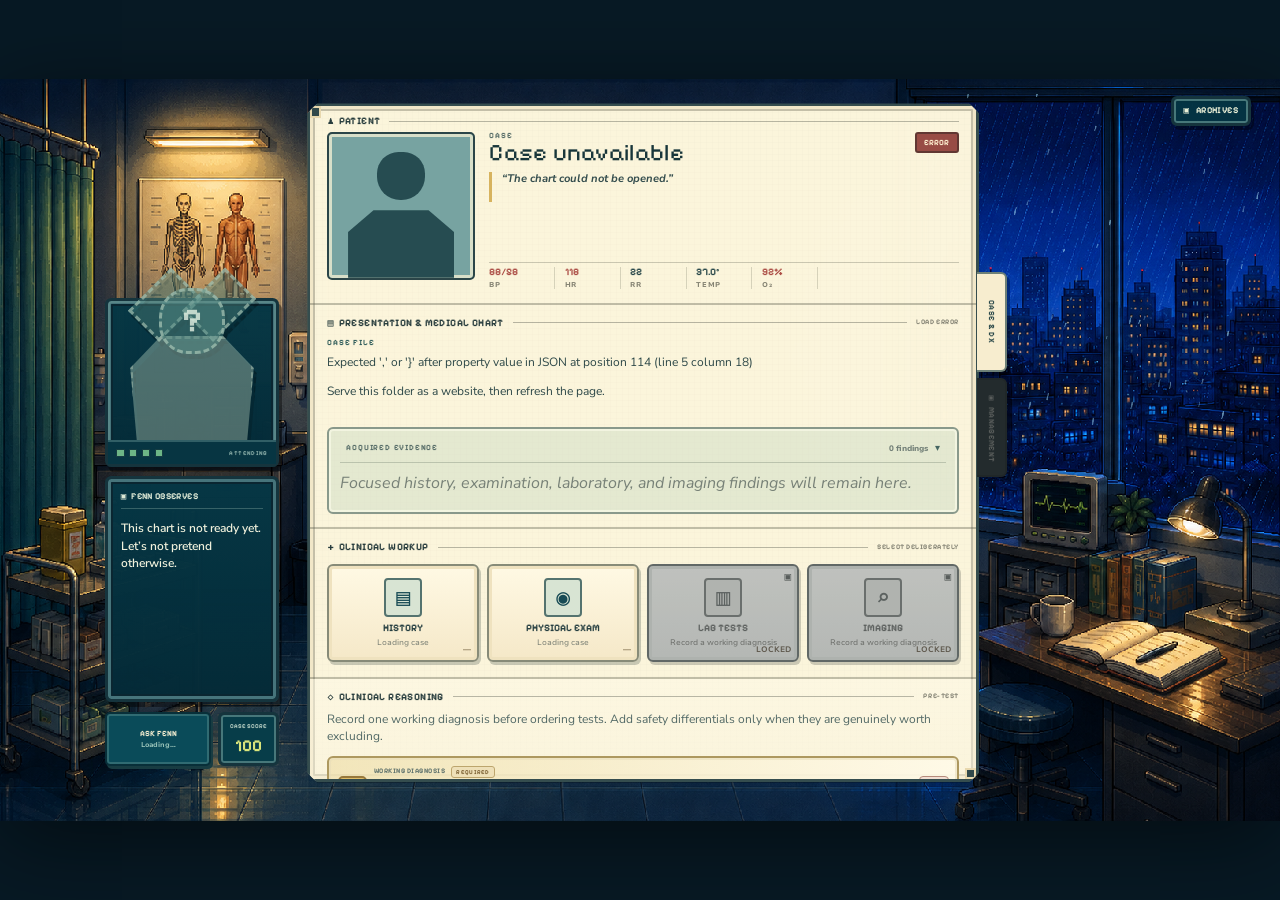
==== commit feef0f1f: "Update index.html" ====
--- a/index.html
+++ b/index.html
@@ -1,10 +1,4 @@
 <!doctype html>
-<html lang="en">
-<head>
-  <meta charset="utf-8">
-  <meta name="viewport" content="width=device-width, initial-scale=1">
-  <title>Fenn MD — Night Clinic</title>
-  <link rel="preconnect" href="https://fonts.googleapis.com"><!doctype html>
 <html lang="en">
 <head>
   <meta charset="utf-8">
@@ -122,114 +116,3 @@
   <script src="script.js?v=20260831-1"></script>
 </body>
 </html>
-
-  <link rel="preconnect" href="https://fonts.gstatic.com" crossorigin>
-  <link href="https://fonts.googleapis.com/css2?family=Nunito+Sans:wght@500;600;700;800&family=Pixelify+Sans:wght@500;600;700&display=swap" rel="stylesheet">
-  <link rel="stylesheet" href="styles.css?v=20260830-7">
-</head>
-<body>
-  <main class="game-stage" aria-label="Fenn MD clinical case">
-    <section class="scene phase-workup" id="scene">
-      <img class="scene-art" src="assets/night-clinic-background-wide-v2.png?v=20260830-7" alt="Pixel-art hospital office overlooking a rainy city at night">
-      <canvas class="rain-canvas" id="rain-canvas" width="600" height="500" aria-hidden="true"></canvas>
-
-      <aside class="fennick-console" aria-label="Dr. Fenn Redtail">
-        <section class="fennick-stage console-panel">
-          <div class="fennick-portrait-layer" aria-label="Replaceable Dr. Fenn Redtail portrait placeholder">
-            <span class="placeholder-ear left"></span><span class="placeholder-ear right"></span>
-            <span class="placeholder-head">?</span><span class="placeholder-coat"></span>
-          </div>
-          <div class="portrait-status"><i></i><i></i><i></i><i></i><span>ATTENDING</span></div>
-        </section>
-        <section class="fennick-dialogue console-panel" aria-live="polite">
-          <span class="console-title">▣ &nbsp;FENN OBSERVES</span>
-          <p id="fennick-comment">Preparing today’s case…</p>
-        </section>
-        <div class="fennick-controls">
-          <button class="hint-button" id="hint-button" type="button" disabled>ASK FENN <small>Loading…</small></button>
-          <div class="judgment-meter" aria-label="Case score"><span>CASE SCORE</span><strong id="judgment-value">100</strong></div>
-        </div>
-      </aside>
-
-      <section class="chart-shell" id="board-ui">
-        <header class="patient-header section-block">
-          <div class="section-rule"><span>♟ &nbsp;PATIENT</span><i></i></div>
-          <div class="patient-layout">
-            <div class="patient-placeholder" id="patient-placeholder" aria-label="Patient image placeholder"><span class="placeholder-head"></span><span class="placeholder-body"></span></div>
-            <div class="patient-copy">
-              <div class="patient-heading">
-                <div><span class="micro-label" id="case-label">CASE</span><h1 id="patient-title">Loading case…</h1><p class="occupation" id="patient-occupation"></p></div>
-                <span class="status-chip" id="patient-status">LOADING</span>
-              </div>
-              <blockquote id="patient-quote">“…”</blockquote>
-              <div class="vitals" id="vitals">
-                <div class="vital critical"><strong data-vital="bp">88/58</strong><span>BP</span></div><div class="vital critical"><strong data-vital="hr">118</strong><span>HR</span></div><div class="vital"><strong data-vital="rr">22</strong><span>RR</span></div><div class="vital"><strong data-vital="temp">37.0°</strong><span>TEMP</span></div><div class="vital critical"><strong data-vital="o2">92%</strong><span>O₂</span></div>
-              </div>
-            </div>
-          </div>
-        </header>
-
-        <div class="chart-scroll" id="board-scroll">
-          <div class="presentation-stream" id="presentation-stream">
-            <section class="context-panel section-block" id="context-panel">
-              <div class="section-rule"><span>▤ &nbsp;PRESENTATION &amp; MEDICAL CHART</span><i></i><small id="context-status">HPI + CHART</small></div>
-              <div class="context-body" id="context-body"></div>
-              <div class="evidence-log" id="evidence-log" aria-live="polite">
-                <button class="evidence-heading" id="evidence-toggle" type="button" aria-expanded="true"><span class="micro-label">ACQUIRED EVIDENCE</span><small><span id="evidence-count">0 findings</span><b class="evidence-chevron">▾</b></small></button>
-                <p class="evidence-empty" id="evidence-empty">Focused history, examination, laboratory, and imaging findings will remain here.</p>
-                <div class="evidence-items" id="evidence-items"></div>
-              </div>
-            </section>
-
-            <section class="workup-section section-block" aria-label="Clinical workup">
-              <div class="section-rule"><span>✚ &nbsp;CLINICAL WORKUP</span><i></i><small>SELECT DELIBERATELY</small></div>
-              <div class="workup-row">
-                <button class="workup-card" type="button" data-workup="history" disabled><span class="workup-icon">▤</span><strong>HISTORY</strong><small>Loading case</small><b>—</b></button>
-                <button class="workup-card" type="button" data-workup="exam" disabled><span class="workup-icon">◉</span><strong>PHYSICAL EXAM</strong><small>Loading case</small><b>—</b></button>
-                <button class="workup-card gated" type="button" data-workup="labs" disabled aria-describedby="test-lock-note"><span class="workup-icon">▥</span><strong>LAB TESTS</strong><small>Record a working diagnosis</small><b>LOCKED</b></button>
-                <button class="workup-card gated" type="button" data-workup="imaging" disabled aria-describedby="test-lock-note"><span class="workup-icon">⌕</span><strong>IMAGING</strong><small>Record a working diagnosis</small><b>LOCKED</b></button>
-              </div>
-            </section>
-
-            <section class="next-step differential-panel section-block" id="differential-panel">
-              <div class="section-rule"><span>◇ &nbsp;CLINICAL REASONING</span><i></i><small id="differential-stage">PRE-TEST</small></div>
-              <p class="differential-intro" id="differential-intro">Record one working diagnosis before ordering tests. Add safety differentials only when they are genuinely worth excluding.</p>
-              <div class="differential-list" id="differential-list">
-                <div class="differential-row lead-row" data-slot="lead">
-                  <span class="slot-marker">◎</span>
-                  <label><span>WORKING DIAGNOSIS <b>REQUIRED</b></span><div class="diagnosis-combobox"><input class="differential-input" id="differential-one" placeholder="Start typing a diagnosis…" autocomplete="off" role="combobox" aria-autocomplete="list" aria-expanded="false" aria-controls="diagnosis-results-one" disabled><div class="diagnosis-results" id="diagnosis-results-one" role="listbox" hidden></div></div></label>
-                  <button class="clear-diagnosis" type="button" data-clear aria-label="Clear working diagnosis">×</button>
-                </div>
-                <div class="differential-row safety-row" data-slot="safety">
-                  <span class="slot-marker">!</span>
-                  <label><span>SAFETY DIFFERENTIAL <b>OPTIONAL</b></span><div class="diagnosis-combobox"><input class="differential-input" id="differential-two" placeholder="Must-not-miss alternative…" autocomplete="off" role="combobox" aria-autocomplete="list" aria-expanded="false" aria-controls="diagnosis-results-two" disabled><div class="diagnosis-results" id="diagnosis-results-two" role="listbox" hidden></div></div></label>
-                  <div class="slot-actions"><button class="promote-diagnosis" type="button" data-promote aria-label="Make this the working diagnosis">MAKE LEAD</button><button class="clear-diagnosis" type="button" data-clear aria-label="Clear first safety differential">×</button></div>
-                </div>
-                <div class="differential-row safety-row" data-slot="safety">
-                  <span class="slot-marker">!</span>
-                  <label><span>SAFETY DIFFERENTIAL <b>OPTIONAL</b></span><div class="diagnosis-combobox"><input class="differential-input" id="differential-three" placeholder="Another dangerous alternative…" autocomplete="off" role="combobox" aria-autocomplete="list" aria-expanded="false" aria-controls="diagnosis-results-three" disabled><div class="diagnosis-results" id="diagnosis-results-three" role="listbox" hidden></div></div></label>
-                  <div class="slot-actions"><button class="promote-diagnosis" type="button" data-promote aria-label="Make this the working diagnosis">MAKE LEAD</button><button class="clear-diagnosis" type="button" data-clear aria-label="Clear second safety differential">×</button></div>
-                </div>
-              </div>
-              <div class="differential-action-bar"><p id="test-lock-note"><span class="lock-light"></span><span id="differential-status">Select a working diagnosis from the search results.</span></p><button class="primary-button differential-primary" id="differential-primary" type="button" disabled>RECORD DIAGNOSIS &amp; BEGIN WORKUP →</button></div>
-              <div id="differential-feedback" aria-live="polite"></div>
-            </section>
-          </div>
-
-          <section class="lab-drawer section-block" id="lab-drawer" aria-hidden="true">
-            <div class="drawer-heading"><div><span class="micro-label">CLINICAL WORKUP</span><h2>Select laboratory studies</h2></div><button class="icon-button" id="lab-close" type="button" aria-label="Close laboratory drawer">×</button></div>
-            <div class="lab-grid" id="lab-grid"></div><div class="result-card" id="lab-result"><span class="empty-result">Select a test to review its result.</span></div>
-          </section>
-          <section class="phase-workspace section-block" id="phase-workspace" aria-live="polite"></section>
-        </div>
-      </section>
-
-      <nav class="mode-tabs" aria-label="Case sections">
-        <button class="mode-tab active" id="case-tab" type="button" aria-pressed="true">CASE &amp; DX</button>
-        <button class="mode-tab locked" id="management-tab" type="button" aria-pressed="false" disabled><span>▣</span> MANAGEMENT</button>
-      </nav>
-    </section>
-  </main>
-  <script src="script.js?v=20260830-9"></script>
-</body>
-</html>
--- a/styles.css
+++ b/styles.css
@@ -4,6 +4,7 @@
 .scene{position:relative;width:min(100vw,172.5dvh);max-height:100dvh;aspect-ratio:1.725;overflow:hidden;container-type:inline-size;box-shadow:0 20px 80px rgba(0,0,0,.5)}
 .scene-art{position:absolute;inset:0;width:100%;height:100%;object-fit:cover;image-rendering:pixelated;user-select:none;-webkit-user-drag:none}
 .rain-canvas{position:absolute;z-index:2;left:60.2%;top:1%;width:39.2%;height:50%;pointer-events:none;image-rendering:pixelated}
+.archive-link{position:absolute;z-index:15;right:2.25%;top:2.3%;display:flex;align-items:center;gap:.48cqw;padding:.58cqw .78cqw;color:#eaf0d7;background:rgba(5,54,67,.94);border:3px solid #15343d;border-radius:6px;box-shadow:inset 0 0 0 2px #47777a,3px 4px 0 rgba(0,0,0,.35);text-decoration:none;font:700 clamp(9px,.64cqw,11px)/1 "Pixelify Sans",monospace;letter-spacing:.05em}.archive-link:hover,.archive-link:focus-visible{color:#fff7cf;filter:brightness(1.12);transform:translateY(-1px);outline:2px solid rgba(224,191,103,.55)}
 
 .micro-label{display:block;color:#566c67;font:700 clamp(8px,.62cqw,11px)/1 "Pixelify Sans",monospace;letter-spacing:.1em}
 .chart-shell{position:absolute;z-index:5;left:24.5%;top:3.3%;width:50.5%;height:91.5%;display:flex;flex-direction:column;color:var(--ink);background:linear-gradient(90deg,rgba(86,92,77,.022) 1px,transparent 1px),linear-gradient(rgba(86,92,77,.022) 1px,transparent 1px),rgba(251,243,216,.985);background-size:6px 6px;border:clamp(3px,.25cqw,4px) solid #354d4e;border-radius:clamp(7px,.55cqw,10px);clip-path:polygon(10px 0,calc(100% - 10px) 0,100% 10px,100% calc(100% - 10px),calc(100% - 10px) 100%,10px 100%,0 calc(100% - 10px),0 10px);box-shadow:inset 0 0 0 3px #e6d8b5,inset 0 0 0 5px #99947d,6px 9px 0 rgba(1,14,20,.34),0 18px 46px rgba(0,0,0,.28);overflow:hidden}
@@ -16,7 +17,7 @@
 .patient-layout{height:calc(100% - 1.15cqw);display:grid;grid-template-columns:clamp(125px,11.5cqw,184px) 1fr;gap:1.15cqw;padding-top:.5cqw}
 .patient-placeholder{position:relative;width:100%;aspect-ratio:1;align-self:start;display:grid;place-items:center;overflow:hidden;background:#77a3a1;border:2px solid #2b4548;border-radius:5px;box-shadow:inset 0 0 0 3px #d8dfc9}
 .placeholder-head,.placeholder-body{position:absolute;display:block;background:#264c51}.placeholder-head{top:12%;width:34%;aspect-ratio:1;border-radius:44% 44% 48% 48%}.placeholder-body{bottom:0;width:74%;height:47%;clip-path:polygon(24% 0,76% 0,100% 32%,100% 100%,0 100%,0 32%)}
-.patient-copy{min-width:0;display:flex;flex-direction:column}.patient-heading{display:flex;align-items:flex-start;justify-content:space-between;gap:1cqw}.patient-heading h1{margin:.2cqw 0 .15cqw;color:#18363a;font:700 clamp(18px,1.55cqw,26px)/1 "Pixelify Sans",monospace;white-space:nowrap;overflow:hidden;text-overflow:ellipsis}.occupation{margin:0;color:#69736a;font-size:clamp(9px,.66cqw,11px);font-weight:800;letter-spacing:.05em;text-transform:uppercase}.status-chip{flex:0 0 auto;padding:.35cqw .6cqw;color:#fff1d1;background:#984c45;border:2px solid #613732;border-radius:3px;font:700 clamp(8px,.58cqw,10px)/1 "Pixelify Sans",monospace}
+.patient-copy{min-width:0;display:flex;flex-direction:column}.patient-heading{display:flex;align-items:flex-start;justify-content:space-between;gap:1cqw}.patient-heading h1{margin:.12cqw 0 .08cqw;color:#18363a;font:400 clamp(23px,1.85cqw,31px)/.95 "Jersey 15","Pixelify Sans",monospace;letter-spacing:.015em;white-space:nowrap;overflow:hidden;text-overflow:ellipsis}.occupation{margin:0;color:#69736a;font-size:clamp(9px,.66cqw,11px);font-weight:800;letter-spacing:.05em;text-transform:uppercase}.status-chip{flex:0 0 auto;padding:.35cqw .6cqw;color:#fff1d1;background:#984c45;border:2px solid #613732;border-radius:3px;font:700 clamp(8px,.58cqw,10px)/1 "Pixelify Sans",monospace}
 blockquote{height:2.75em;min-height:2.75em;margin:.5cqw 0 .3cqw;padding-left:.75cqw;overflow:hidden;color:#354e4e;border-left:3px solid var(--gold);font-size:clamp(11px,.8cqw,14px);font-style:italic;font-weight:700;line-height:1.3}.vitals{display:flex;margin-top:auto;padding-top:.35cqw;border-top:1px solid rgba(80,85,70,.28)}.vital{min-width:14%;padding:0 .75cqw;border-right:1px solid rgba(80,85,70,.22)}.vital:first-child{padding-left:0}.vital strong{display:block;color:#29484a;font:700 clamp(10px,.78cqw,13px)/1 "Pixelify Sans",monospace}.vital span{display:block;margin-top:3px;color:#858373;font-size:clamp(7px,.47cqw,8px);font-weight:800;letter-spacing:.1em}.vital.critical strong{color:var(--danger)}
 .typing-cursor{display:inline-block;width:2px;height:1em;margin-left:2px;vertical-align:text-bottom;background:var(--gold);animation:cursorBlink .7s step-end infinite}@keyframes cursorBlink{50%{opacity:0}}
 
@@ -30,7 +31,7 @@
 .workup-result p,.next-step p{margin:.5cqw 0 0;color:#385252;font-size:clamp(12px,.84cqw,14px);line-height:1.48}.next-step{min-height:clamp(150px,12cqw,195px);display:block;border-bottom:0}.diagnosis-launch{display:flex;align-items:center;justify-content:space-between;gap:1cqw;padding-top:.8cqw;border-top:1px solid rgba(83,87,72,.22)}.diagnosis-launch p{max-width:68%;margin:0}
 
 .primary-button,.hint-button,.option-button,.lab-button,.secondary-button{color:#f7f0d3;background:#285f66;border:2px solid #173f46;border-radius:5px;box-shadow:inset 0 0 0 2px rgba(137,183,173,.3),2px 3px 0 #183c42;cursor:pointer;font-family:"Pixelify Sans",monospace;font-weight:700}.primary-button{padding:.8cqw 1.05cqw;font-size:clamp(10px,.72cqw,12px)}.primary-button:hover,.option-button:hover,.lab-button:hover{filter:brightness(1.1);transform:translateY(-1px)}
-.lab-drawer,.diagnosis-workspace,.phase-workspace{display:none;min-height:100%;border-bottom:0;padding:1.3cqw 1.4cqw}.lab-drawer.open,.diagnosis-workspace.open,.phase-workspace.open{display:block}.drawer-heading{display:flex;justify-content:space-between;align-items:center}.drawer-heading h2,.diagnosis-workspace h2,.phase-workspace h2{margin:.4cqw 0 0;color:#254345;font:700 clamp(18px,1.4cqw,24px)/1.05 "Pixelify Sans",monospace}.icon-button{width:clamp(32px,2.5cqw,42px);aspect-ratio:1;color:#315758;background:#f4e9c8;border:2px solid #75887d;border-radius:5px;cursor:pointer;font:700 clamp(20px,1.5cqw,25px)/1 "Pixelify Sans",monospace}.lab-grid{display:grid;grid-template-columns:repeat(4,1fr);gap:.7cqw;margin-top:1.15cqw}.lab-button{min-height:clamp(50px,4.4cqw,72px);padding:.7cqw;color:#29494b;background:#fff9e4;border-color:#7d897c;font-size:clamp(10px,.72cqw,12px)}.lab-button.ordered{color:#f7f0d3;background:#3d7775}.result-card,.feedback-card,.debrief-card{margin-top:1.15cqw;padding:1cqw 1.1cqw;color:#2c4949;background:#e1ead4;border:2px solid #87958a;border-radius:6px;box-shadow:inset 0 0 0 2px rgba(255,255,238,.65);font-size:clamp(12px,.84cqw,14px);line-height:1.47}.result-card strong{color:#1f4a50;font-family:"Pixelify Sans",monospace}.empty-result{color:#747b72;font-style:italic}.phase-kicker{color:#5b7570;font:700 clamp(9px,.64cqw,11px)/1 "Pixelify Sans",monospace;letter-spacing:.1em}.diagnosis-workspace>p,.phase-workspace>p{color:#526966;font-size:clamp(12px,.84cqw,14px)}.diagnosis-form{display:grid;grid-template-columns:1fr auto;gap:.8cqw;margin-top:1.2cqw}.diagnosis-form input{min-width:0;padding:.9cqw 1cqw;color:#244345;background:#fffaf0;border:2px solid #7d8b80;border-radius:5px;outline:none;font-size:clamp(13px,.94cqw,16px)}.diagnosis-form input:focus{border-color:#d1aa52;box-shadow:0 0 0 3px rgba(209,170,82,.2)}.management-progress{display:flex;gap:.55cqw;margin:1cqw 0}.management-progress span{height:.55cqw;min-height:5px;flex:1;background:#d2d2b9;border:1px solid #929a8b}.management-progress span.active{background:#d9b35a}.management-progress span.done{background:#6c9380}.option-grid{display:grid;grid-template-columns:repeat(2,1fr);gap:.75cqw}.option-button{min-height:clamp(78px,6.5cqw,106px);padding:.9cqw 1cqw;color:#294748;background:#fff9e4;border-color:#7d897d;text-align:left;font-family:"Nunito Sans",sans-serif;font-size:clamp(11px,.77cqw,13px);line-height:1.35}.option-button.correct{color:#244c3b;background:#d6e9c8;border-color:#71966f}.option-button.wrong{color:#7a403a;background:#efd1c8;border-color:#ae6b62}.option-button:disabled{cursor:default;transform:none;filter:none}.feedback-card.correct{border-color:#719770;background:#dfedd3}.feedback-card.wrong{border-color:#aa7168;background:#efd9d2}.advance-notice{margin:.65cqw 0 0!important;color:#6b756d!important;font:700 clamp(8px,.58cqw,10px)/1 "Pixelify Sans",monospace!important;letter-spacing:.06em}.phase-actions{display:flex;justify-content:flex-end;gap:.8cqw;margin-top:1.1cqw}.secondary-button{padding:.7cqw 1cqw;color:#355653;background:#eee2bf;border-color:#78877d}.debrief-grid{display:grid;grid-template-columns:repeat(3,1fr);gap:.75cqw;margin-top:1.05cqw}.debrief-stat{padding:1cqw;text-align:center;background:#dbe6d2;border:2px solid #819087;border-radius:6px}.debrief-stat strong{display:block;color:#244548;font:700 clamp(22px,1.8cqw,30px)/1 "Pixelify Sans",monospace}.debrief-stat span{color:#68756d;font-size:clamp(8px,.58cqw,10px);font-weight:800;letter-spacing:.08em}
+.lab-drawer,.diagnosis-workspace,.phase-workspace{display:none;min-height:100%;border-bottom:0;padding:1.3cqw 1.4cqw}.lab-drawer.open,.diagnosis-workspace.open,.phase-workspace.open{display:block}.drawer-heading{display:flex;justify-content:space-between;align-items:center}.drawer-heading h2,.diagnosis-workspace h2,.phase-workspace h2{margin:.25cqw 0 0;color:#254345;font:400 clamp(23px,1.75cqw,30px)/1 "Jersey 15","Pixelify Sans",monospace;letter-spacing:.015em}.icon-button{width:clamp(32px,2.5cqw,42px);aspect-ratio:1;color:#315758;background:#f4e9c8;border:2px solid #75887d;border-radius:5px;cursor:pointer;font:700 clamp(20px,1.5cqw,25px)/1 "Pixelify Sans",monospace}.lab-grid{display:grid;grid-template-columns:repeat(4,1fr);gap:.7cqw;margin-top:1.15cqw}.lab-button{min-height:clamp(50px,4.4cqw,72px);padding:.7cqw;color:#29494b;background:#fff9e4;border-color:#7d897c;font-size:clamp(10px,.72cqw,12px)}.lab-button.ordered{color:#f7f0d3;background:#3d7775}.result-card,.feedback-card,.debrief-card{margin-top:1.15cqw;padding:1cqw 1.1cqw;color:#2c4949;background:#e1ead4;border:2px solid #87958a;border-radius:6px;box-shadow:inset 0 0 0 2px rgba(255,255,238,.65);font-size:clamp(12px,.84cqw,14px);line-height:1.47}.result-card strong{color:#1f4a50;font-family:"Pixelify Sans",monospace}.empty-result{color:#747b72;font-style:italic}.phase-kicker{color:#5b7570;font:700 clamp(9px,.64cqw,11px)/1 "Pixelify Sans",monospace;letter-spacing:.1em}.diagnosis-workspace>p,.phase-workspace>p{color:#526966;font-size:clamp(12px,.84cqw,14px)}.diagnosis-form{display:grid;grid-template-columns:1fr auto;gap:.8cqw;margin-top:1.2cqw}.diagnosis-form input{min-width:0;padding:.9cqw 1cqw;color:#244345;background:#fffaf0;border:2px solid #7d8b80;border-radius:5px;outline:none;font-size:clamp(13px,.94cqw,16px)}.diagnosis-form input:focus{border-color:#d1aa52;box-shadow:0 0 0 3px rgba(209,170,82,.2)}.management-progress{display:flex;gap:.55cqw;margin:1cqw 0}.management-progress span{height:.55cqw;min-height:5px;flex:1;background:#d2d2b9;border:1px solid #929a8b}.management-progress span.active{background:#d9b35a}.management-progress span.done{background:#6c9380}.option-grid{display:grid;grid-template-columns:repeat(2,1fr);gap:.75cqw}.option-button{min-height:clamp(78px,6.5cqw,106px);padding:.9cqw 1cqw;color:#294748;background:#fff9e4;border-color:#7d897d;text-align:left;font-family:"Nunito Sans",sans-serif;font-size:clamp(11px,.77cqw,13px);line-height:1.35}.option-button.correct{color:#244c3b;background:#d6e9c8;border-color:#71966f}.option-button.wrong{color:#7a403a;background:#efd1c8;border-color:#ae6b62}.option-button:disabled{cursor:default;transform:none;filter:none}.feedback-card.correct{border-color:#719770;background:#dfedd3}.feedback-card.wrong{border-color:#aa7168;background:#efd9d2}.advance-notice{margin:.65cqw 0 0!important;color:#6b756d!important;font:700 clamp(8px,.58cqw,10px)/1 "Pixelify Sans",monospace!important;letter-spacing:.06em}.phase-actions{display:flex;justify-content:flex-end;gap:.8cqw;margin-top:1.1cqw}.secondary-button{padding:.7cqw 1cqw;color:#355653;background:#eee2bf;border-color:#78877d}.debrief-grid{display:grid;grid-template-columns:repeat(3,1fr);gap:.75cqw;margin-top:1.05cqw}.debrief-stat{padding:1cqw;text-align:center;background:#dbe6d2;border:2px solid #819087;border-radius:6px}.debrief-stat strong{display:block;color:#244548;font:700 clamp(22px,1.8cqw,30px)/1 "Pixelify Sans",monospace}.debrief-stat span{color:#68756d;font-size:clamp(8px,.58cqw,10px);font-weight:800;letter-spacing:.08em}
 
 /* Working differential: a single continuous diagnostic surface. */
 .differential-panel{min-height:clamp(245px,19cqw,305px);padding-bottom:1.15cqw;background:linear-gradient(180deg,rgba(255,250,230,.7),rgba(241,232,199,.58))}.differential-intro{margin:.7cqw 0 .85cqw!important;color:#526966!important;line-height:1.42!important}.differential-list{display:grid;gap:.48cqw}.differential-row{display:grid;grid-template-columns:clamp(25px,2cqw,33px) minmax(0,1fr) auto;align-items:center;gap:.55cqw;padding:.52cqw .6cqw;background:rgba(255,250,232,.86);border:2px solid #929483;border-radius:6px;box-shadow:inset 0 0 0 2px rgba(231,220,184,.55)}.differential-row.lead-row{background:linear-gradient(90deg,rgba(239,224,173,.72),rgba(255,250,232,.9));border-color:#ad985f}.rank-badge{width:100%;aspect-ratio:1;display:grid;place-items:center;color:#f8f0d3;background:#315f63;border:2px solid #24464a;border-radius:4px;font:700 clamp(10px,.75cqw,13px)/1 "Pixelify Sans",monospace}.lead-row .rank-badge{color:#263f41;background:#dfbd68;border-color:#97783b}.differential-row label{min-width:0;display:grid;gap:.25cqw}.differential-row label>span{color:#61736d;font:700 clamp(7px,.49cqw,9px)/1 "Pixelify Sans",monospace;letter-spacing:.07em}.differential-input{width:100%;min-width:0;padding:.52cqw .62cqw;color:#244345;background:#fffdf4;border:1px solid #a29f8b;border-radius:4px;outline:none;font-size:clamp(11px,.76cqw,13px);font-weight:700}.differential-input:focus{border-color:#c49e4d;box-shadow:0 0 0 2px rgba(207,170,83,.22)}.differential-controls{display:none;gap:.28cqw}.differential-panel.locked-in .differential-controls{display:flex}.differential-control{width:clamp(25px,1.9cqw,31px);aspect-ratio:1;display:grid;place-items:center;padding:0;color:#315859;background:#e2ead7;border:1px solid #789087;border-radius:4px;cursor:pointer;font:700 clamp(12px,.9cqw,15px)/1 "Pixelify Sans",monospace}.differential-control:hover{background:#cfdcc9}.differential-control.remove{color:#89524d;background:#f1ded2;border-color:#b58a7c}.differential-action-bar{display:flex;align-items:center;justify-content:space-between;gap:1cqw;margin-top:.8cqw;padding-top:.75cqw;border-top:1px solid rgba(84,88,74,.3)}.differential-action-bar p{display:flex;align-items:center;gap:.5cqw;max-width:50%;margin:0!important;color:#775b4e!important;font-size:clamp(10px,.7cqw,12px)!important}.lock-light{width:.7cqw;min-width:7px;aspect-ratio:1;background:#a76558;border:1px solid #73443c;box-shadow:0 0 0 2px rgba(167,101,88,.14)}.differential-panel.locked-in .lock-light{background:#75a276;border-color:#4f7457;box-shadow:0 0 7px rgba(92,150,105,.42)}.differential-primary{min-width:clamp(210px,17cqw,275px);max-width:58%;white-space:normal;line-height:1.18}.differential-primary:disabled{cursor:not-allowed;filter:grayscale(.55) brightness(.82)}.differential-feedback:empty{display:none}.differential-feedback{margin-top:.7cqw;padding:.65cqw .75cqw;color:#355653;background:#dfe9d6;border-left:3px solid #6f9182;font-size:clamp(11px,.76cqw,13px)}.differential-feedback.error{color:#79453e;background:#efdad0;border-left-color:#a45d52}.differential-feedback.success{color:#355653;background:#dfe9d6;border-left-color:#6f9182}
@@ -77,3 +78,6 @@
   .fennick-stage{flex-basis:36%}
   .rain-canvas{left:69.5%;top:2%;width:29.5%;height:46.5%;clip-path:inset(0 1.5% 0 1.5%)}
 }
+
+.archive-debrief-link{display:inline-flex;align-items:center;text-decoration:none;font:700 clamp(8px,.58cqw,10px)/1 "Pixelify Sans",monospace;border:2px solid #78877d;box-shadow:inset 0 0 0 2px rgba(137,183,173,.24),2px 3px 0 rgba(24,60,66,.35)}
+@media(max-width:720px){.archive-link{right:2%;top:1.5%;padding:8px 10px;font-size:10px}}
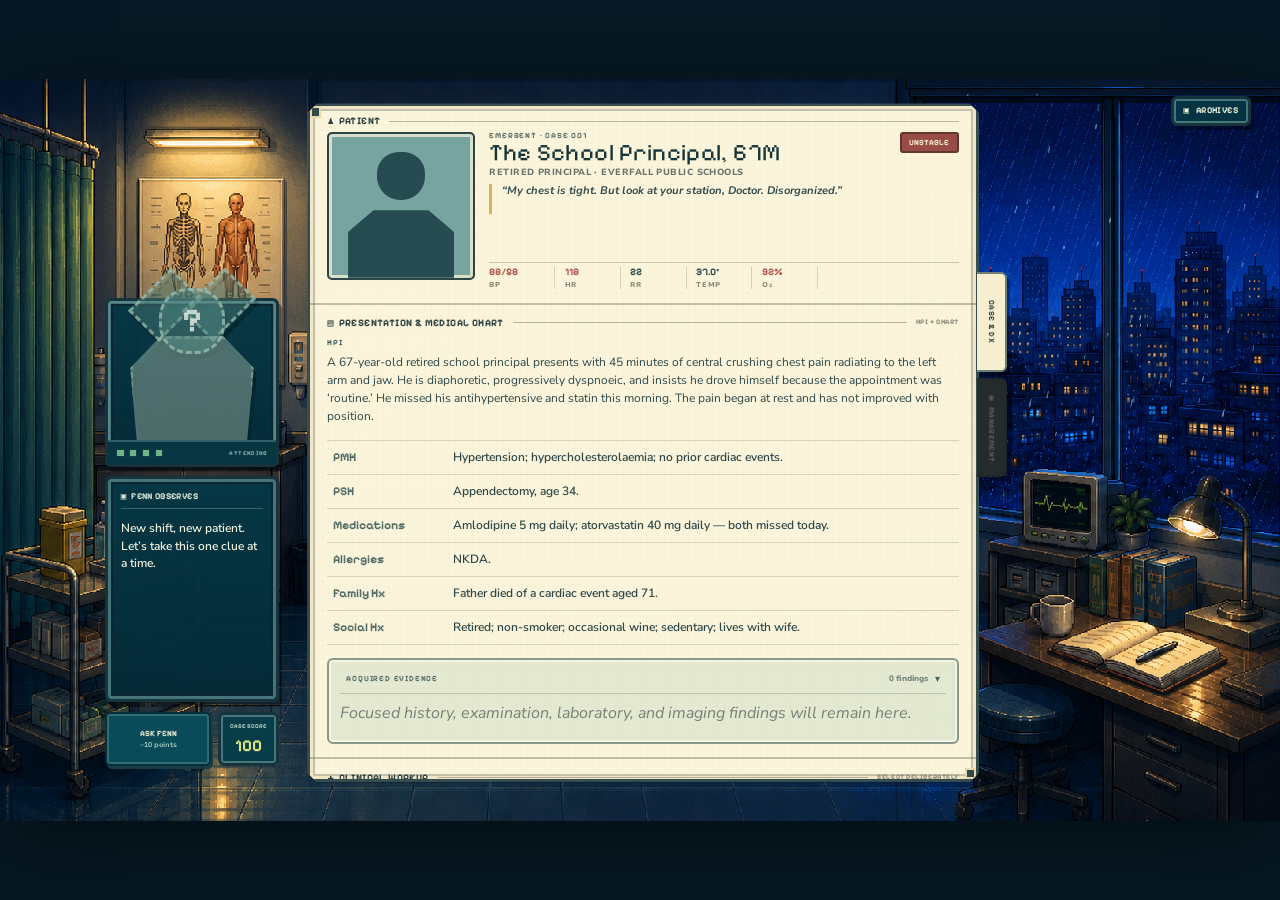
==== commit 7c9724f7: "Update index.html" ====
--- a/index.html
+++ b/index.html
@@ -113,6 +113,6 @@
       </nav>
     </section>
   </main>
-  <script src="script.js?v=20260831-1"></script>
+  <script src="script.js?v=20260902-1"></script>
 </body>
 </html>
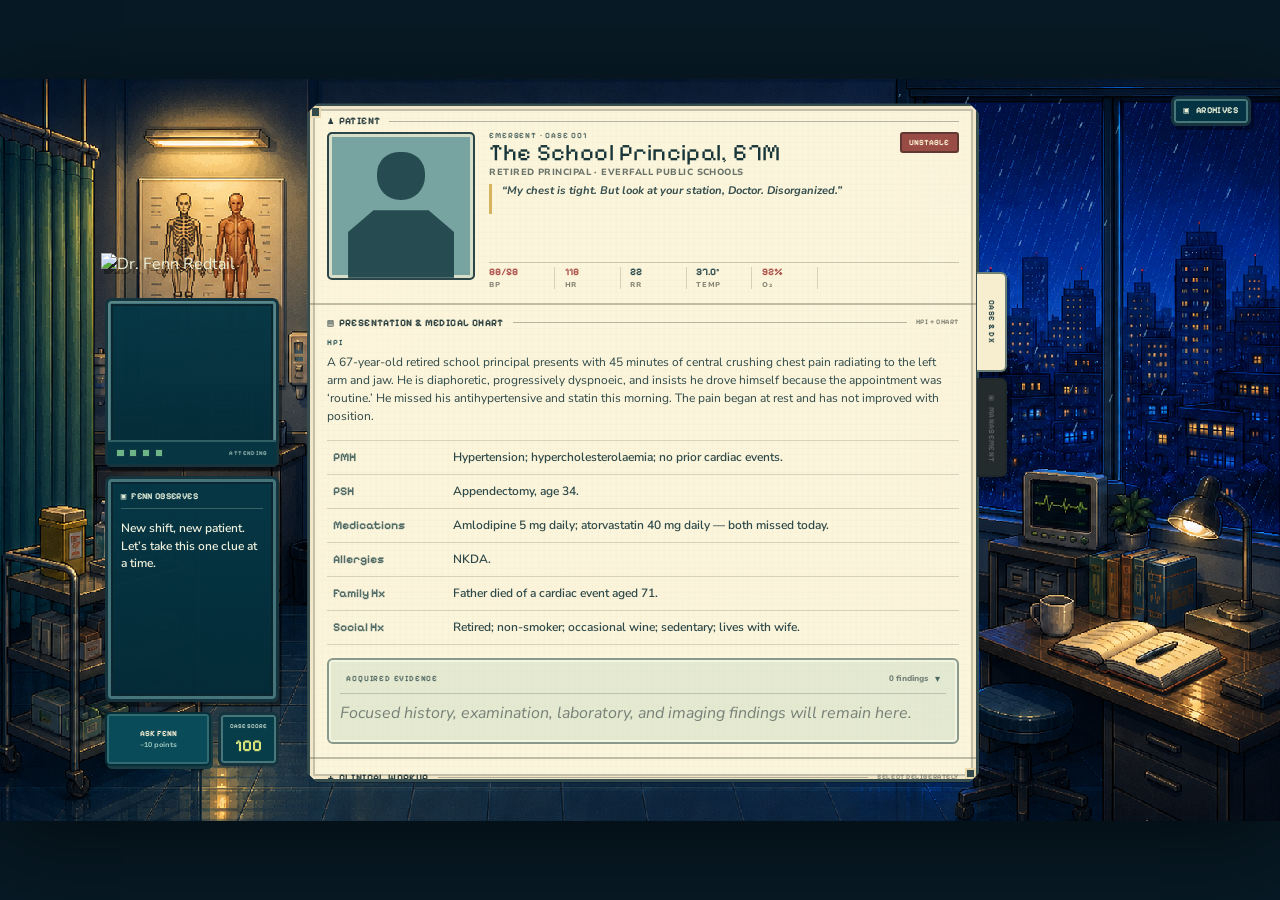
==== commit bb3ccd3a: "Update index.html" ====
--- a/index.html
+++ b/index.html
@@ -7,7 +7,7 @@
   <link rel="preconnect" href="https://fonts.googleapis.com">
   <link rel="preconnect" href="https://fonts.gstatic.com" crossorigin>
   <link href="https://fonts.googleapis.com/css2?family=Jersey+15&family=Nunito+Sans:wght@500;600;700;800&family=Pixelify+Sans:wght@500;600;700&display=swap" rel="stylesheet">
-  <link rel="stylesheet" href="styles.css?v=20260831-2">
+  <link rel="stylesheet" href="styles.css?v=20260904-1">
 </head>
 <body>
   <main class="game-stage" aria-label="Fenn MD clinical case">
@@ -18,9 +18,8 @@
 
       <aside class="fennick-console" aria-label="Dr. Fenn Redtail">
         <section class="fennick-stage console-panel">
-          <div class="fennick-portrait-layer" aria-label="Replaceable Dr. Fenn Redtail portrait placeholder">
-            <span class="placeholder-ear left"></span><span class="placeholder-ear right"></span>
-            <span class="placeholder-head">?</span><span class="placeholder-coat"></span>
+          <div class="fennick-portrait-layer" aria-label="Dr. Fenn Redtail">
+            <img id="fennick-portrait" src="assets/fenn-redtail-base-v2.png" alt="Dr. Fenn Redtail" decoding="async">
           </div>
           <div class="portrait-status"><i></i><i></i><i></i><i></i><span>ATTENDING</span></div>
         </section>
@@ -113,6 +112,6 @@
       </nav>
     </section>
   </main>
-  <script src="script.js?v=20260902-1"></script>
+  <script src="script.js?v=20260904-1"></script>
 </body>
 </html>
--- a/styles.css
+++ b/styles.css
@@ -47,7 +47,7 @@
 
 /* Fennick's panels are live CSS. The future transparent character art can be
    swapped without changing the environment or dialogue panel. */
-.fennick-console{position:absolute;z-index:7;left:2.2%;top:24%;width:17%;height:67%;display:flex;flex-direction:column;gap:.75cqw}.console-panel{position:relative;color:#eaf2dc;background:linear-gradient(180deg,rgba(5,55,69,.98),rgba(4,42,55,.985));border:clamp(3px,.23cqw,4px) solid #15343d;border-radius:clamp(6px,.5cqw,9px);box-shadow:inset 0 0 0 3px #46747b,inset 0 0 0 5px #0a2631,3px 5px 0 rgba(0,0,0,.4);overflow:hidden}.fennick-stage{flex:0 0 38%;overflow:visible}.fennick-stage:after{content:"";position:absolute;inset:0;z-index:4;pointer-events:none;border:2px solid rgba(129,170,161,.32);border-radius:4px}.fennick-portrait-layer{position:absolute;z-index:3;left:-4%;bottom:8%;width:108%;height:122%;filter:drop-shadow(3px 5px 0 rgba(0,0,0,.35))}.fennick-portrait-layer .placeholder-head{z-index:2;left:32%;top:18%;width:36%;aspect-ratio:1;display:grid;place-items:center;color:#d7e6d8;background:#558c86;border:3px dashed #a7c4b4;border-radius:44%;font:700 clamp(22px,2.6cqw,42px)/1 "Pixelify Sans",monospace}.placeholder-ear{position:absolute;z-index:1;top:11%;width:24%;height:31%;background:#558c86;border:3px dashed #a7c4b4;transform:rotate(45deg)}.placeholder-ear.left{left:23%}.placeholder-ear.right{right:23%}.placeholder-coat{position:absolute;z-index:1;left:16%;bottom:0;width:68%;height:58%;background:#d9e7d8;border:3px dashed #8ca79b;clip-path:polygon(25% 0,75% 0,100% 28%,94% 100%,6% 100%,0 28%)}.portrait-status{position:absolute;z-index:8;left:0;right:0;bottom:0;display:flex;align-items:center;gap:.35cqw;padding:.5cqw .65cqw;background:#073542;border-top:2px solid #315f66}.portrait-status i{width:.65cqw;min-width:6px;aspect-ratio:1;background:#6db586;border:1px solid #153c42}.portrait-status span{margin-left:auto;color:#8db0aa;font:700 clamp(6px,.44cqw,8px)/1 "Pixelify Sans",monospace;letter-spacing:.06em}.fennick-dialogue{flex:1;padding:1cqw 1cqw 1.4cqw;overflow:auto;scrollbar-width:thin;scrollbar-color:#4f7c7e transparent}.console-title{display:block;color:#dce8d5;border-bottom:1px solid rgba(147,181,169,.35);padding-bottom:.55cqw;font:700 clamp(9px,.67cqw,12px)/1 "Pixelify Sans",monospace;letter-spacing:.04em}.fennick-dialogue p{margin:.85cqw 0 0;color:#f0f1dc;font-size:clamp(12px,.88cqw,15px);font-weight:600;line-height:1.48}.dialogue-caret{position:absolute;right:.75cqw;bottom:.55cqw;color:#d6e4d4;font-size:clamp(10px,.8cqw,14px)}.fennick-controls{flex:0 0 clamp(52px,4.2cqw,70px);display:grid;grid-template-columns:1fr 35%;gap:.55cqw}.hint-button{height:100%;padding:.4cqw .6cqw;background:#0a4b59;border-color:#082f39;font-size:clamp(8px,.58cqw,10px)}.hint-button small{display:block;margin-top:3px;color:#9fc8bd;font:700 clamp(7px,.48cqw,9px)/1 "Nunito Sans",sans-serif}.judgment-meter{display:grid;place-items:center;padding:.35cqw;color:#bdd4c8;background:#073d49;border:3px solid #15343d;border-radius:6px;box-shadow:inset 0 0 0 2px #47777a;text-align:center}.judgment-meter span{font:700 clamp(6px,.44cqw,8px)/1 "Pixelify Sans",monospace}.judgment-meter strong{color:#d9e47b;font:700 clamp(15px,1.3cqw,22px)/1 "Pixelify Sans",monospace}
+.fennick-console{position:absolute;z-index:7;left:2.2%;top:24%;width:17%;height:67%;display:flex;flex-direction:column;gap:.75cqw}.console-panel{position:relative;color:#eaf2dc;background:linear-gradient(180deg,rgba(5,55,69,.98),rgba(4,42,55,.985));border:clamp(3px,.23cqw,4px) solid #15343d;border-radius:clamp(6px,.5cqw,9px);box-shadow:inset 0 0 0 3px #46747b,inset 0 0 0 5px #0a2631,3px 5px 0 rgba(0,0,0,.4);overflow:hidden}.fennick-stage{flex:0 0 38%;overflow:visible}.fennick-stage:after{content:"";position:absolute;inset:0;z-index:4;pointer-events:none;border:2px solid rgba(129,170,161,.32);border-radius:4px}.fennick-portrait-layer{position:absolute;z-index:3;left:-4%;bottom:8%;width:108%;height:122%;filter:drop-shadow(3px 5px 0 rgba(0,0,0,.35));pointer-events:none}.fennick-portrait-layer img{width:100%;height:100%;display:block;object-fit:contain;object-position:center bottom;image-rendering:pixelated;transition:opacity 120ms ease}.fennick-portrait-layer img.changing{opacity:.35}.portrait-status{position:absolute;z-index:8;left:0;right:0;bottom:0;display:flex;align-items:center;gap:.35cqw;padding:.5cqw .65cqw;background:#073542;border-top:2px solid #315f66}.portrait-status i{width:.65cqw;min-width:6px;aspect-ratio:1;background:#6db586;border:1px solid #153c42}.portrait-status span{margin-left:auto;color:#8db0aa;font:700 clamp(6px,.44cqw,8px)/1 "Pixelify Sans",monospace;letter-spacing:.06em}.fennick-dialogue{flex:1;padding:1cqw 1cqw 1.4cqw;overflow:auto;scrollbar-width:thin;scrollbar-color:#4f7c7e transparent}.console-title{display:block;color:#dce8d5;border-bottom:1px solid rgba(147,181,169,.35);padding-bottom:.55cqw;font:700 clamp(9px,.67cqw,12px)/1 "Pixelify Sans",monospace;letter-spacing:.04em}.fennick-dialogue p{margin:.85cqw 0 0;color:#f0f1dc;font-size:clamp(12px,.88cqw,15px);font-weight:600;line-height:1.48}.dialogue-caret{position:absolute;right:.75cqw;bottom:.55cqw;color:#d6e4d4;font-size:clamp(10px,.8cqw,14px)}.fennick-controls{flex:0 0 clamp(52px,4.2cqw,70px);display:grid;grid-template-columns:1fr 35%;gap:.55cqw}.hint-button{height:100%;padding:.4cqw .6cqw;background:#0a4b59;border-color:#082f39;font-size:clamp(8px,.58cqw,10px)}.hint-button small{display:block;margin-top:3px;color:#9fc8bd;font:700 clamp(7px,.48cqw,9px)/1 "Nunito Sans",sans-serif}.judgment-meter{display:grid;place-items:center;padding:.35cqw;color:#bdd4c8;background:#073d49;border:3px solid #15343d;border-radius:6px;box-shadow:inset 0 0 0 2px #47777a;text-align:center}.judgment-meter span{font:700 clamp(6px,.44cqw,8px)/1 "Pixelify Sans",monospace}.judgment-meter strong{color:#d9e47b;font:700 clamp(15px,1.3cqw,22px)/1 "Pixelify Sans",monospace}
 
 .fennick-portrait-layer .placeholder-head{color:rgba(224,238,225,.82);background:rgba(85,140,134,.5);border-color:rgba(167,196,180,.7)}
 .placeholder-ear{background:rgba(85,140,134,.42);border-color:rgba(167,196,180,.65)}
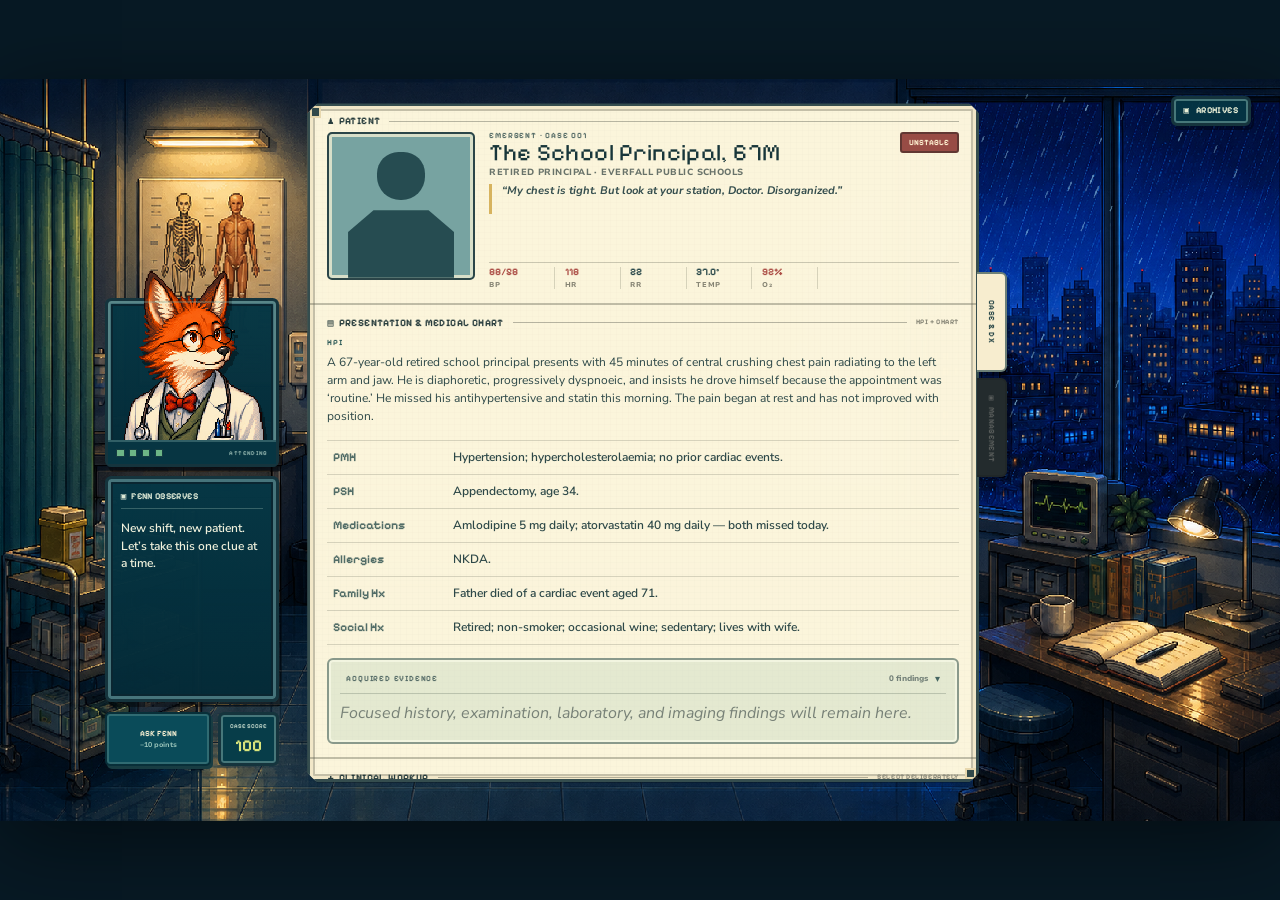
==== commit e8e0d4e7: "Update index.html" ====
--- a/index.html
+++ b/index.html
@@ -7,7 +7,7 @@
   <link rel="preconnect" href="https://fonts.googleapis.com">
   <link rel="preconnect" href="https://fonts.gstatic.com" crossorigin>
   <link href="https://fonts.googleapis.com/css2?family=Jersey+15&family=Nunito+Sans:wght@500;600;700;800&family=Pixelify+Sans:wght@500;600;700&display=swap" rel="stylesheet">
-  <link rel="stylesheet" href="styles.css?v=20260904-1">
+  <link rel="stylesheet" href="styles.css?v=20260905-1">
 </head>
 <body>
   <main class="game-stage" aria-label="Fenn MD clinical case">
@@ -112,6 +112,6 @@
       </nav>
     </section>
   </main>
-  <script src="script.js?v=20260904-1"></script>
+  <script src="script.js?v=20260905-1"></script>
 </body>
 </html>
